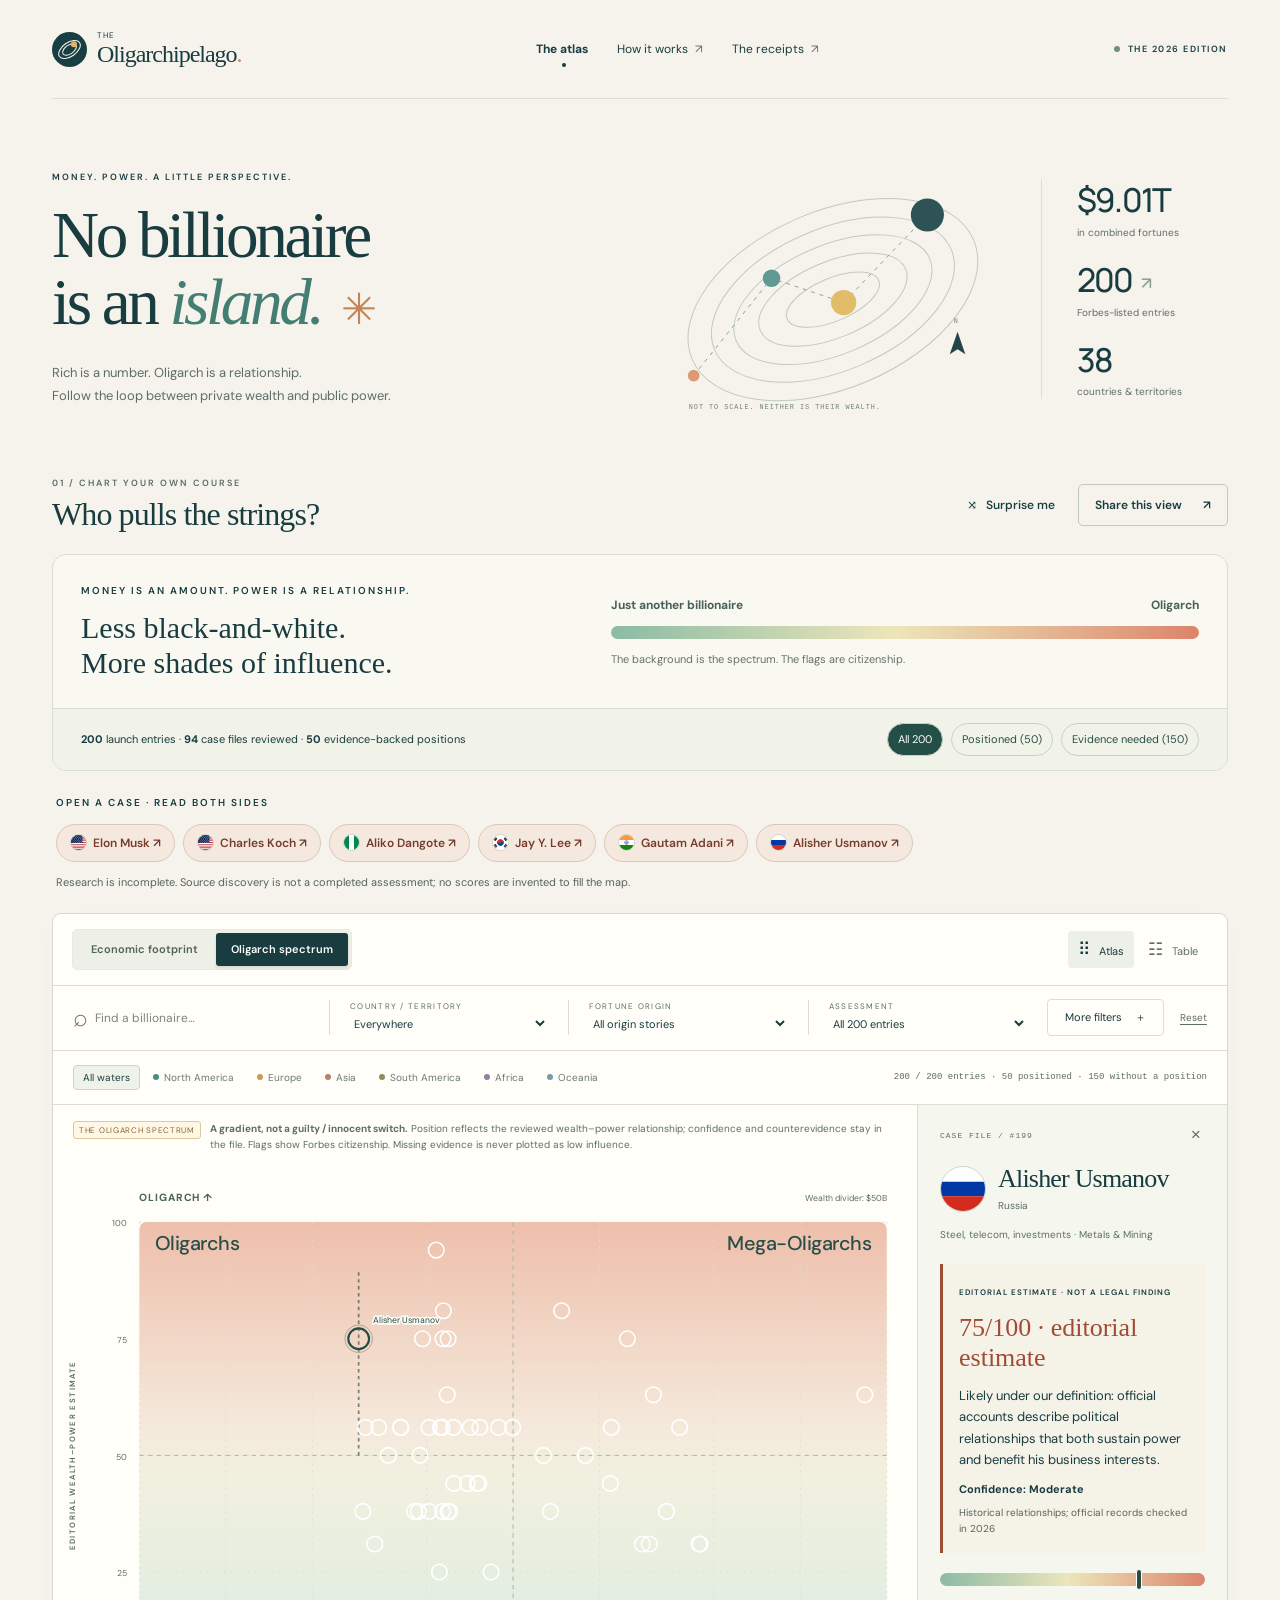
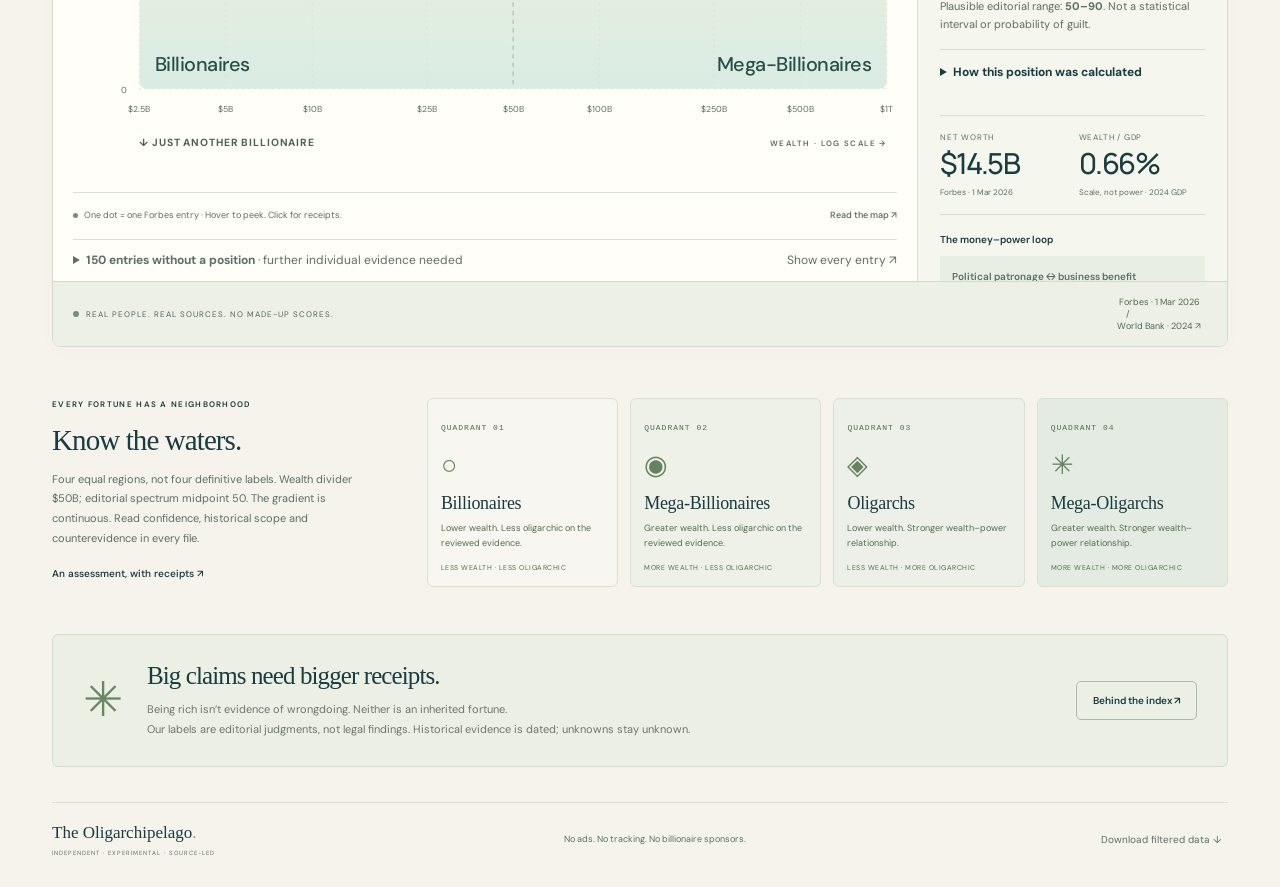
==== index.html @ 784d529b "Save Oligarchipelago research preview and laptop handoff" ====
<!doctype html>
<html lang="en">
<head>
  <meta charset="utf-8">
  <meta name="viewport" content="width=device-width, initial-scale=1">
  <meta name="theme-color" content="#173e43">
  <meta name="description" content="The Oligarchipelago: a playful, source-backed atlas of the 2026 Forbes top 200. Explore wealth, economic footprint, and the evidence behind influence.">
  <title>The Oligarchipelago — Money. Power. Perspective.</title>
  <link rel="icon" href="assets/mark.svg" type="image/svg+xml">
  <link rel="stylesheet" href="styles.css">
  <script type="module" src="app.mjs"></script>
</head>
<body>
  <a class="skip-link" href="#explorer">Skip to the explorer</a>
  <header class="site-header wrap">
    <a href="./" class="wordmark" aria-label="The Oligarchipelago home"><img src="assets/mark.svg" width="35" height="35" alt=""><span><small>THE</small> Oligarchipelago<span class="wordmark-period">.</span></span></a>
    <nav aria-label="Main navigation"><a class="nav-active" href="#explorer">The atlas</a><button type="button" data-dialog="methodology">How it works <span>↗</span></button><button type="button" data-dialog="sources">The receipts <span>↗</span></button></nav>
    <span class="edition"><i></i> THE 2026 EDITION</span>
  </header>
  <main>
    <section class="hero wrap" aria-labelledby="hero-title">
      <div class="hero-copy"><p class="eyebrow">MONEY. POWER. A LITTLE PERSPECTIVE.</p><h1 id="hero-title">No billionaire<br>is an <em>island.</em><span class="hero-star" aria-hidden="true">✳</span></h1><p class="hero-deck">Rich is a number. Oligarch is a relationship.<br>Follow the loop between private wealth and public power.</p></div>
      <div class="hero-art" aria-hidden="true"><svg viewBox="0 0 370 255"><g class="contour"><ellipse cx="193" cy="127" rx="157" ry="91" transform="rotate(-23 193 127)"/><ellipse cx="193" cy="127" rx="132" ry="73" transform="rotate(-23 193 127)"/><ellipse cx="193" cy="127" rx="108" ry="56" transform="rotate(-23 193 127)"/><ellipse cx="193" cy="127" rx="81" ry="39" transform="rotate(-23 193 127)"/><ellipse cx="193" cy="127" rx="51" ry="22" transform="rotate(-23 193 127)"/></g><path d="M50 205 130 105 204 130 290 40" class="art-route"/><circle cx="50" cy="205" r="6" fill="#dc956d"/><circle cx="130" cy="105" r="9" fill="#5a9590"/><circle cx="204" cy="130" r="13" fill="#e2bb62"/><circle cx="290" cy="40" r="17" fill="#244b4c"/><text x="45" y="239">NOT TO SCALE. NEITHER IS THEIR WEALTH.</text><path class="compass" d="m321 160 8 23-8-5-8 5z"/><text x="317" y="151">N</text></svg></div>
      <div class="hero-stats" aria-label="Dataset overview"><div><strong id="total-wealth">—</strong><span>in combined fortunes</span></div><div><strong>200<span class="stat-plus">↗</span></strong><span>Forbes-listed entries</span></div><div><strong id="country-count">—</strong><span>countries & territories</span></div></div>
    </section>

    <section class="atlas-section wrap" id="explorer" aria-labelledby="atlas-title">
      <div class="section-heading"><div><p class="eyebrow">01 / CHART YOUR OWN COURSE</p><h2 id="atlas-title">Who pulls the strings?</h2></div><div class="heading-actions"><button class="text-button" id="surprise">⤨ &nbsp; Surprise me</button><button class="outline-button" id="share">Share this view <span>↗</span></button></div></div>
      <div id="assessment-overview" class="assessment-overview" aria-label="Assessment coverage"></div><div id="likely-shortlist" class="likely-shortlist"></div>
      <div class="atlas-card">
        <div class="atlas-toolbar"><div class="segmented" aria-label="Data lens"><button type="button" id="lens-footprint" data-lens="footprint" aria-pressed="true">Economic footprint</button><button type="button" id="lens-influence" data-lens="influence" aria-pressed="false">Oligarch spectrum</button></div><div class="view-switch" aria-label="Display"><button data-view="chart" aria-pressed="true" title="Scatter plot">⠿ <span>Atlas</span></button><button data-view="table" aria-pressed="false" title="Accessible data table">☷ <span>Table</span></button></div></div>
        <div class="filter-bar"><label class="search-field"><span aria-hidden="true">⌕</span><input id="search" type="search" placeholder="Find a billionaire…" aria-label="Search name or source of wealth"></label><label class="filter-select"><span>COUNTRY / TERRITORY</span><select id="country"><option value="all">Everywhere</option></select></label><label class="filter-select"><span>FORTUNE ORIGIN</span><select id="origin"><option value="all">All origin stories</option><option value="self-made">Self-made (Forbes)</option><option value="family">Family-linked · all</option><option value="inherited">Inherited</option><option value="mixed">Inherited & grown</option><option value="family-linked">Family-linked · unspecified</option><option value="unknown">Unknown</option></select></label><label class="filter-select"><span>ASSESSMENT</span><select id="assessment"><option value="all">All 200 entries</option><option value="placed">Evidence-backed placements</option><option value="upper">Upper half of spectrum</option><option value="lower">Lower half of spectrum</option><option value="unplaced">Evidence still needed</option></select></label><button class="filter-toggle" id="more-filters" aria-expanded="false" aria-controls="advanced-filters">More filters <span>＋</span></button><button class="reset-button" id="reset" title="Reset every filter">Reset</button></div>
        <div id="advanced-filters" class="advanced-filters" hidden><label>Industry<select id="industry"><option value="all">All industries</option></select></label><label>National GDP<select id="gdp"><option value="all">Any GDP</option><option value="small">Below $100B</option><option value="medium">$100B – $1T</option><option value="large">$1T or more</option><option value="missing">Not available</option></select></label><label>GDP per capita<select id="income"><option value="all">Any income level</option><option value="low">Below $10,000</option><option value="middle">$10,000 – $40,000</option><option value="high">$40,000 or more</option><option value="missing">Not available</option></select></label><label>Purchasing power / person<select id="ppp"><option value="all">Any PPP GDP per capita</option><option value="low">Below Int$20,000</option><option value="middle">Int$20,000 – Int$60,000</option><option value="high">Int$60,000 or more</option><option value="missing">Not available</option></select></label><label>Marker style<select id="color"><option value="flag">Citizenship flag</option><option value="continent">Continent</option><option value="origin">Fortune origin</option></select></label><label>Wealth axis<select id="scale"><option value="log">Logarithmic</option><option value="linear">Linear</option></select></label></div>
        <div class="legend-row"><div id="continents" class="continent-filters" aria-label="Filter by continent"></div><span class="result-count" id="result-count" role="status" aria-live="polite">Loading the atlas…</span></div>
        <div id="origin-legend" class="origin-legend" hidden></div>
        <div class="explorer-grid"><div class="plot-panel"><div class="lens-note" id="lens-note"></div><div id="chart-view"><div class="chart-container" id="chart-container"><svg id="chart" viewBox="0 0 960 580" role="img" aria-labelledby="chart-title chart-desc"><title id="chart-title">Billionaire wealth and economic footprint</title><desc id="chart-desc">Interactive scatter plot. Use the table view for a sortable, keyboard-accessible list.</desc></svg><div class="chart-tooltip" id="tooltip" role="tooltip" hidden></div></div><div class="chart-footer"><span><span class="footer-dot"></span> One dot = one Forbes entry <span class="quiet">· Hover to peek. Click for receipts.</span></span><button class="text-button" data-dialog="methodology">Read the map ↗</button></div><div id="unmapped" class="unmapped"></div></div><div id="table-view" hidden><div class="table-scroll"><table><caption class="sr-only">Filtered Forbes 2026 entries. Activate a name to see its sources.</caption><thead><tr><th><button data-sort="rank">Rank ↕</button></th><th><button data-sort="name">Name ↕</button></th><th>Country</th><th><button data-sort="wealth">Wealth ↕</button></th><th><button id="metric-sort" data-sort="metric">Footprint ↕</button></th><th>Origin</th></tr></thead><tbody id="table-body"></tbody></table></div><div class="table-pagination"><button id="prev-page">← Previous</button><span id="page-label"></span><button id="next-page">Next →</button></div></div><div id="empty-state" class="empty-state" hidden><span aria-hidden="true">⌕</span><h3>Uncharted waters.</h3><p>No fortunes match this combination. Try a broader horizon.</p><button class="outline-button" id="empty-reset">Clear filters</button></div></div><aside class="profile-panel" id="profile" aria-label="Selected billionaire details" tabindex="-1"></aside></div>
        <div class="data-strip"><span><i></i> REAL PEOPLE. REAL SOURCES. NO MADE-UP SCORES.</span><button data-dialog="sources">Forbes · 1 Mar 2026 <span> / </span> World Bank · 2024 ↗</button></div>
      </div>
    </section>

    <section class="quadrant-section wrap" aria-labelledby="quadrant-heading"><div class="quadrant-intro"><p class="eyebrow">EVERY FORTUNE HAS A NEIGHBORHOOD</p><h2 id="quadrant-heading">Know the waters.</h2><p id="quadrant-context">Wealth on one axis. Economic footprint on the other. The names are playful; the thresholds are explicit.</p><button class="text-button" data-dialog="methodology">An assessment, with receipts ↗</button></div><div class="quadrant-cards" id="quadrant-cards"></div></section>
    <section class="principle-banner wrap"><span aria-hidden="true">✳</span><div><h2>Big claims need bigger receipts.</h2><p>Being rich isn’t evidence of wrongdoing. Neither is an inherited fortune.<br>Our labels are editorial judgments, not legal findings. Historical evidence is dated; unknowns stay unknown.</p></div><button class="outline-button" data-dialog="methodology">Behind the index ↗</button></section>
  </main>
  <footer class="site-footer wrap"><span>The Oligarchipelago<span class="wordmark-period">.</span> <small>INDEPENDENT · EXPERIMENTAL · SOURCE-LED</small></span><span>No ads. No tracking. No billionaire sponsors.</span><button id="download">Download filtered data ↓</button></footer>
  <dialog id="info-dialog" aria-labelledby="dialog-title"><div class="dialog-top"><span class="eyebrow">THE OLIGARCHIPELAGO / FIELD NOTES</span><button id="close-dialog" aria-label="Close dialog">×</button></div><div id="dialog-content"></div></dialog>
  <div id="toast" class="toast" role="status" hidden></div>
  <noscript><p class="noscript">This interactive atlas needs JavaScript. The complete dataset is available in <a href="data/billionaires.json">JSON format</a>.</p></noscript>
</body>
</html>
---- styles.css ----
@font-face{font-family:'DM Sans';font-style:normal;font-weight:100 1000;font-display:swap;src:url('assets/fonts/dm-sans.ttf') format('truetype')}
@font-face{font-family:'Manrope';font-style:normal;font-weight:200 800;font-display:swap;src:url('assets/fonts/manrope.ttf') format('truetype')}

:root{--paper:#f5f3ec;--card:#fffef9;--ink:#193c40;--muted:#657370;--line:#dcded4;--sea:#2d7775;--gold:#e6b365;--sans:'DM Sans',Arial,sans-serif;--serif:Georgia,'Times New Roman',serif;--mono:'SFMono-Regular',Consolas,monospace}
*{box-sizing:border-box}html{scroll-behavior:smooth;scroll-padding-top:25px}body{margin:0;background:var(--paper);color:var(--ink);font:14px/1.5 var(--sans);-webkit-font-smoothing:antialiased}button,input,select{font:inherit}button,a,input,select{-webkit-tap-highlight-color:transparent}button{color:inherit;cursor:pointer}button{border:0;background:none}button:disabled{opacity:.35;cursor:default}a{color:inherit;text-decoration:none}button,a,select,input{outline-offset:4px}button:focus-visible,a:focus-visible,select:focus-visible,input:focus-visible,[tabindex]:focus-visible{outline:2px solid #b56527}button,a{touch-action:manipulation}button:not(:disabled):hover{color:#226a64}a:hover{text-decoration:underline}input,select{min-width:0}input::placeholder{color:#7c8580}input[type=search]::-webkit-search-cancel-button{cursor:pointer}select{cursor:pointer}[hidden]{display:none!important}.wrap{width:min(1456px,calc(100% - 104px));margin-inline:auto}.eyebrow{font:600 10px/1.5 var(--sans);letter-spacing:2px;margin:0 0 13px}.quiet{color:var(--muted)}.text-button{font-size:12px;padding:5px 0;font-weight:550;white-space:nowrap}.outline-button{border:1px solid #bfcac0;border-radius:5px;padding:11px 16px;font-size:12px;font-weight:600;white-space:nowrap}.outline-button:hover{background:#e5eae0}.outline-button span{margin-left:18px}.skip-link{position:fixed;top:-100px;left:20px;padding:10px;background:var(--ink);color:white;z-index:100}.skip-link:focus{top:10px}.sr-only{position:absolute;width:1px;height:1px;padding:0;margin:-1px;overflow:hidden;clip:rect(0,0,0,0);white-space:nowrap;border:0}
.site-header{height:99px;display:flex;align-items:center;justify-content:space-between;border-bottom:1px solid var(--line);gap:24px}.wordmark{display:flex;align-items:center;gap:10px;font:24px var(--serif);letter-spacing:-1px;white-space:nowrap}.wordmark:hover{text-decoration:none}.wordmark small{font:8px var(--sans);letter-spacing:1px;display:block;margin-bottom:1px}.wordmark-period{color:#d08055}.site-header nav{display:flex;align-items:center;gap:29px;font-size:12px}.site-header nav button{padding:8px 0;font-size:12px}.site-header nav span{color:#86928a;margin-left:4px}.nav-active{font-weight:700;position:relative}.nav-active:after{content:'';width:4px;height:4px;border-radius:50%;background:var(--ink);position:absolute;bottom:-9px;left:50%}.edition{font:600 9px var(--sans);letter-spacing:1.5px;display:flex;gap:8px;align-items:center}.edition i,.data-strip i{width:6px;height:6px;background:#6c9377;border-radius:50%;display:inline-block}
.hero{display:grid;grid-template-columns:1.55fr 1fr .52fr;gap:35px;align-items:center;padding-top:49px;padding-bottom:47px}.hero .eyebrow{font-size:9px;letter-spacing:2px;margin-bottom:18px}.hero h1{font:clamp(55px,5.1vw,81px)/1.015 var(--serif);letter-spacing:-3.4px;margin:0;position:relative;white-space:nowrap}.hero h1 em{font-weight:400;color:#447d72}.hero-star{font:43px var(--sans);color:#c58356;display:inline-block;vertical-align:top;margin-left:20px;margin-top:12px}.hero-deck{font-size:13px;line-height:1.8;margin:24px 0 0;color:var(--muted)}.hero-art{width:100%;max-width:370px;opacity:.95;padding-top:28px}.hero-art svg{width:100%;overflow:visible}.contour{fill:none;stroke:#bfc9b9;stroke-width:1}.art-route{fill:none;stroke:#889c8d;stroke-width:1;stroke-dasharray:4 5}.hero-art text{font:7px var(--mono);letter-spacing:1px;fill:#6c7f72}.hero-art .compass{fill:var(--ink)}.hero-stats{padding-left:35px;border-left:1px solid var(--line);display:grid;gap:19px}.hero-stats strong{font:33px 'Manrope',var(--sans);font-weight:500;letter-spacing:-1.7px;line-height:1.3;display:block}.hero-stats div>span{display:block;font-size:10px;color:var(--muted);margin-top:3px}.stat-plus{font-size:17px;margin-left:8px;vertical-align:middle;color:#87a18e}
.section-heading{display:flex;justify-content:space-between;align-items:center;margin-bottom:21px}.section-heading .eyebrow{font-size:9px;margin-bottom:4px;color:var(--muted)}h2{font:32px/1.2 var(--serif);letter-spacing:-.9px;margin:0}.heading-actions{display:flex;align-items:center;gap:23px}.atlas-card{border:1px solid #d3d9cd;border-radius:9px;background:var(--card);overflow:hidden;box-shadow:0 6px 22px #183a3b04}.atlas-toolbar{display:flex;justify-content:space-between;align-items:center;padding:15px 19px;border-bottom:1px solid var(--line)}.segmented{display:flex;gap:3px;background:#eeefe7;border:1px solid #e8eadf;border-radius:5px;padding:3px}.segmented button{border-radius:3px;padding:8px 15px;font-size:11px;font-weight:600;color:#62716b}.segmented button[aria-pressed=true]{background:var(--ink);color:var(--card);box-shadow:0 2px 3px #173e4320}.tiny-tag{font:8px var(--sans);letter-spacing:.8px;margin-left:6px;opacity:.8;border:1px solid currentColor;padding:1px 3px;border-radius:2px}.view-switch{display:flex;gap:4px}.view-switch button{padding:6px 10px;font-size:17px;border-radius:4px;color:#7e8b82}.view-switch span{font-size:11px;margin-left:4px}.view-switch button[aria-pressed=true]{background:#edf0e8;color:var(--ink)}.filter-bar{display:flex;gap:0;align-items:center;padding:13px 20px;border-bottom:1px solid var(--line)}.search-field{display:flex;align-items:center;gap:7px;flex:1.2;padding-right:18px}.search-field>span{font-size:25px;line-height:1;color:#697a70}.search-field input{border:0;background:none;width:100%;font-size:12px;padding:10px 0;color:var(--ink)}.search-field input:focus{outline:none}.search-field:focus-within{outline:2px solid var(--sea);outline-offset:2px;border-radius:3px}.filter-select{flex:1;padding:1px 20px;border-left:1px solid var(--line)}.filter-select>span{display:block;font:8px var(--sans);letter-spacing:1.3px;color:var(--muted);margin-bottom:2px}.filter-select select{width:100%;padding:2px 20px 1px 0;background:none;border:0;color:var(--ink);font-size:11px}.filter-toggle{padding:9px 17px;border:1px solid var(--line);font-size:11px;white-space:nowrap;border-radius:4px}.filter-toggle span{margin-left:10px}.filter-toggle[aria-expanded=true]{background:#e5ece3}.reset-button{font-size:10px;padding:10px 0 10px 16px;color:var(--muted);text-decoration:underline;text-underline-offset:3px}.advanced-filters{display:grid;grid-template-columns:repeat(3,1fr);gap:12px 22px;padding:19px 21px;background:#f1f3eb;border-bottom:1px solid var(--line)}.advanced-filters label{font-size:10px;color:var(--muted)}.advanced-filters select{display:block;width:100%;margin-top:4px;background:var(--card);border:1px solid #d4dbcd;border-radius:4px;padding:8px;color:var(--ink);font-size:11px}.legend-row{display:flex;justify-content:space-between;align-items:center;padding:14px 20px;gap:12px;border-bottom:1px solid var(--line)}.continent-filters{display:flex;gap:3px;flex-wrap:wrap}.continent-filters button{padding:4px 9px;border-radius:4px;font-size:10px;border:1px solid transparent;color:#6c7973;white-space:nowrap}.continent-filters button[aria-pressed=true]{border-color:#cbd5c7;background:#eff2e9;color:var(--ink)}.legend-dot{width:6px;height:6px;border-radius:100%;display:inline-block;background:var(--dot);margin-right:5px;vertical-align:1px}.result-count{font:9px var(--mono);color:#727d75;white-space:nowrap}.origin-legend{padding:9px 20px;border-bottom:1px solid var(--line);display:flex;gap:19px;font-size:10px}
.explorer-grid{display:grid;grid-template-columns:minmax(0,1fr) 310px;align-items:stretch}.plot-panel{min-width:0;padding-top:0;position:relative}.lens-note{margin:16px 20px 0;font-size:10px;line-height:1.6;color:var(--muted);display:flex;gap:9px;align-items:flex-start}.lens-note>span:first-child{font-size:8px;letter-spacing:.7px;border:1px solid #cbd7ca;padding:2px 5px;white-space:nowrap;background:#f1f6ea;border-radius:3px;color:#456947}.lens-note.pilot-note>span:first-child{border-color:#ddc99a;color:#8d672e;background:#fff7e6}.chart-container{width:100%;position:relative;aspect-ratio:960/580}#chart{width:100%;height:100%;display:block;overflow:visible}#chart .gridline{stroke:#d9dfd6;stroke-width:1;stroke-dasharray:2 5}#chart .divider{stroke:#9eafa3;stroke-width:1;stroke-dasharray:5 5}#chart text{font-family:var(--sans)}#chart .tick{fill:#7a877e;font-size:10px}#chart .axis-title{fill:#566d62;font-size:9px;letter-spacing:1.6px;font-weight:600}#chart .quadrant-title{fill:#476558;font:italic 23px var(--serif);opacity:.82}#chart .quadrant-subtitle{fill:#788578;font-size:9px;letter-spacing:.15px}#chart .bubble{cursor:pointer;stroke:var(--card);stroke-width:1.3;opacity:.78;transition:opacity .2s,r .15s;outline:none}#chart .bubble:hover,#chart .bubble:focus-visible{opacity:1;stroke:var(--ink);stroke-width:2.5}#chart .bubble.selected{opacity:1;stroke:var(--ink);stroke-width:2}#chart .halo{fill:none;stroke:#294f42;stroke-width:1;opacity:.4;pointer-events:none}#chart .point-label{font-size:10px;fill:#294c44;paint-order:stroke;stroke:#fbfcf5;stroke-width:4;stroke-linejoin:round;pointer-events:none}#chart .uncertainty{stroke:#a0a591;stroke-width:1;stroke-dasharray:3 4;pointer-events:none}#chart .map-contour{fill:none;stroke:#cdd9c8;stroke-width:1;opacity:.3;pointer-events:none}.chart-tooltip{position:absolute;z-index:10;pointer-events:none;min-width:185px;max-width:250px;border:1px solid #cfdbce;background:#fffef9f5;backdrop-filter:blur(8px);box-shadow:0 8px 28px #102e3420;border-radius:6px;padding:13px 15px;font-size:11px}.chart-tooltip strong{display:block;font:19px var(--serif);margin-bottom:5px}.chart-tooltip .tooltip-meta{color:#738178;font-size:10px;margin-bottom:8px}.chart-tooltip dl{display:grid;grid-template-columns:1fr auto;gap:5px;margin:0}.chart-tooltip dd{margin:0;font-weight:600}.chart-footer{display:flex;align-items:center;justify-content:space-between;gap:10px;margin:0 20px;border-top:1px solid var(--line);padding:11px 0;font-size:9px;color:var(--muted)}.chart-footer .text-button{font-size:9px}.footer-dot{display:inline-block;width:5px;height:5px;border-radius:50%;background:#718e7c;margin-right:4px}.unmapped{border-top:1px solid var(--line);margin:0 20px;padding:11px 0;color:var(--muted);font-size:10px}.unmapped summary{cursor:pointer}.unmapped .unmapped-list{display:flex;gap:5px;flex-wrap:wrap;max-height:170px;overflow:auto;margin-top:10px}.unmapped-list button{font-size:10px;border:1px solid var(--line);padding:4px 6px;border-radius:3px;background:#f4f5ed}
.profile-panel{border-left:1px solid var(--line);background:#f5f6ee;padding:22px 22px 18px;position:relative;max-height:740px;overflow:auto;scrollbar-width:thin;scrollbar-color:#b9c9b7 transparent}.profile-kicker{display:flex;align-items:center;justify-content:space-between;font:8px var(--mono);letter-spacing:1px;color:var(--muted);margin-bottom:21px}.profile-kicker button{font-size:17px;line-height:1;padding:0 4px}.profile-identity{display:flex;align-items:center;gap:12px}.monogram{width:48px;height:48px;flex-shrink:0;background:#dee7d9;display:grid;place-items:center;border-radius:50%;color:#42654d;font:19px var(--serif);border:1px solid #c9d8c4;position:relative}.monogram:after{content:'';position:absolute;inset:4px;border:1px solid #bdcdb7;border-radius:50%}.profile-identity h3{font:26px/1.1 var(--serif);letter-spacing:-.8px;margin:0}.profile-identity p{font-size:10px;color:var(--muted);margin:5px 0 0}.profile-source{font-size:10px;color:#667866;margin:14px 0 13px}.profile-badges{display:flex;gap:5px;flex-wrap:wrap}.badge{font:8px var(--sans);border:1px solid #cbd7c6;background:#edf2e6;border-radius:3px;padding:3px 6px;letter-spacing:.2px}.badge.warm{border-color:#decfa7;background:#f6edd9;color:#785c2e}.profile-metrics{display:grid;grid-template-columns:1fr 1fr;margin:21px 0 0;padding:16px 0;border-top:1px solid #d5ddcf;border-bottom:1px solid #d5ddcf;gap:12px}.profile-metrics span{font:8px var(--sans);letter-spacing:.8px;color:var(--muted);display:block}.profile-metrics strong{font:29px/1.5 'Manrope',var(--sans);letter-spacing:-1.5px;font-weight:500;white-space:nowrap}.profile-metrics small{display:block;font-size:8px;color:var(--muted)}.profile-section{padding-top:17px}.profile-section h4{font-size:10px;font-weight:600;margin:0 0 9px;display:flex;justify-content:space-between;align-items:center}.profile-section p{font-size:10px;line-height:1.7;color:var(--muted);margin:5px 0}.profile-section a{color:#316958;text-decoration:underline;text-underline-offset:3px}.context-grid{display:grid;grid-template-columns:1fr 1fr;gap:12px 10px;margin-top:11px}.context-grid span{display:block;font-size:8px;color:var(--muted)}.context-grid strong{font-size:12px;font-weight:550}.context-grid small{font-size:8px;color:#7e8e7e;margin-left:4px}.evidence-meter{height:5px;background:#dce3d3;border-radius:3px;margin:9px 0;overflow:hidden}.evidence-meter span{display:block;height:100%;background:#46776a}.receipt-item{padding:9px 0;border-top:1px solid #dce2d5;font-size:10px}.receipt-item summary{display:flex;align-items:center;justify-content:space-between;gap:7px;cursor:pointer;list-style:none}.receipt-item summary:before{content:'+';color:#79906e}.receipt-item[open] summary:before{content:'−'}.receipt-item summary strong{margin-left:auto;font:10px var(--mono);color:#466e50}.receipt-item p{font-size:10px}.receipt-item a{font-size:9px}.unknown-row{display:flex;justify-content:space-between;font-size:9px;padding:6px 0;color:#8b9584}.profile-bottom{margin-top:17px;border-top:1px solid #d5ddcf;padding-top:11px;display:flex;justify-content:space-between;gap:10px;font-size:9px;color:#51705b}.profile-bottom a{text-decoration:underline;text-underline-offset:3px}.profile-welcome{padding:20px 0}.profile-welcome span{font:60px var(--serif);color:#90a786}.profile-welcome h3{font:29px var(--serif)}.profile-welcome p{color:var(--muted);font-size:12px}.profile-welcome button{margin-top:20px}.data-strip{display:flex;align-items:center;justify-content:space-between;gap:10px;padding:13px 20px;background:#edf0e5;border-top:1px solid #d3dacb;color:#71816d;font:8px var(--sans);letter-spacing:1px}.data-strip span:first-child{display:flex;align-items:center;gap:7px}.data-strip button{font:9px var(--sans);letter-spacing:0}.data-strip button span{color:#a7b09e;margin:0 9px}
.quadrant-section{display:grid;grid-template-columns:1.1fr 2.6fr;gap:36px;margin-top:51px;margin-bottom:47px}.quadrant-intro .eyebrow{font-size:8px;letter-spacing:1.3px}.quadrant-intro h2{font-size:29px}.quadrant-intro p:not(.eyebrow){font-size:11px;line-height:1.8;max-width:300px;color:var(--muted);margin:12px 0}.quadrant-intro .text-button{font-size:10px}.quadrant-cards{display:grid;grid-template-columns:repeat(4,1fr);gap:12px}.quadrant-card{border:1px solid var(--line);border-radius:6px;padding:16px 13px 14px;background:#f7f6f0;position:relative}.quadrant-card:nth-child(2){background:#eef1e8}.quadrant-card:nth-child(3){background:#ecf0e9}.quadrant-card:nth-child(4){background:#e4ebe2}.quadrant-card .q-number{font:8px var(--mono);letter-spacing:1px;color:#778a74}.quadrant-card .q-icon{font-size:27px;line-height:1.4;margin:10px 0;color:#668361}.quadrant-card h3{font:18px/1.05 var(--serif);margin:0 0 9px;letter-spacing:-.3px}.quadrant-card p{font-size:9px;line-height:1.6;color:#687961;margin:0}.quadrant-card .q-detail{font:7px var(--sans);letter-spacing:.5px;display:block;margin-top:13px;color:#708365;text-transform:uppercase}.principle-banner{display:flex;align-items:center;gap:24px;padding:26px 30px;border:1px solid #d7dcce;border-radius:6px;background:#ecefe3;margin-bottom:35px}.principle-banner>span{font-size:48px;color:#6b8865;line-height:1}.principle-banner h2{font-size:25px}.principle-banner p{font-size:11px;color:#6b7965;line-height:1.8;margin:9px 0 0}.principle-banner button{margin-left:auto;font-size:10px;border-color:#acbba5}.site-footer{display:flex;justify-content:space-between;gap:20px;align-items:center;padding-top:20px;padding-bottom:30px;border-top:1px solid var(--line);font-size:9px;color:var(--muted)}.site-footer>span:first-child{font:17px var(--serif);color:var(--ink)}.site-footer small{display:block;font:6px var(--sans);letter-spacing:1px;margin-top:6px;color:var(--muted)}.site-footer button{font-size:10px}
.table-scroll{overflow:auto;min-height:420px;max-height:620px}.table-scroll table{width:100%;border-collapse:collapse;text-align:left;font-size:10px;white-space:nowrap}.table-scroll thead{position:sticky;top:0;background:#f1f3e9;z-index:2}.table-scroll th{font-size:9px;font-weight:600;padding:12px 9px;border-bottom:1px solid var(--line)}.table-scroll th button{font-size:9px;padding:0}.table-scroll td{padding:10px 9px;border-bottom:1px solid #e8ebdf}.table-scroll td:first-child{color:#839079}.table-scroll td button{padding:0;text-align:left;font-weight:600}.table-scroll tbody tr:hover,.table-scroll tbody tr.selected{background:#edf2e5}.table-pagination{display:flex;align-items:center;justify-content:space-between;padding:14px 20px;border-top:1px solid var(--line);font-size:10px}.table-pagination button{font-size:10px}.empty-state{text-align:center;padding:65px 20px}.empty-state>span{font-size:50px;color:#91a68a}.empty-state h3{font:28px var(--serif);margin:10px 0}.empty-state p{color:var(--muted);font-size:12px}.empty-state button{margin-top:12px}
dialog{width:min(710px,calc(100% - 32px));max-height:85vh;background:var(--card);color:var(--ink);border:1px solid #b9c9b2;border-radius:10px;padding:29px 35px;box-shadow:0 20px 120px #102e3460}dialog::backdrop{background:#122b3080;backdrop-filter:blur(4px)}.dialog-top{display:flex;justify-content:space-between;align-items:center;margin-bottom:24px}.dialog-top .eyebrow{font-size:8px;margin:0}.dialog-top button{font:26px var(--sans);line-height:1}dialog h2{font-size:38px;margin-bottom:20px}dialog h3{font:22px var(--serif);margin:25px 0 8px}dialog p,dialog li{font-size:12px;line-height:1.9;color:#60705f}dialog li{margin:7px 0}dialog a{color:var(--sea);text-decoration:underline;text-underline-offset:3px;overflow-wrap:anywhere}dialog code{font-size:11px;display:block;white-space:normal;background:#edf1e6;padding:13px;border-radius:3px}.dialog-callout{padding:12px 16px;background:#f2eddd;border-left:2px solid #bda266;border-radius:2px}.toast{position:fixed;left:50%;bottom:24px;transform:translateX(-50%);padding:13px 20px;border-radius:5px;background:var(--ink);color:var(--card);font-size:12px;z-index:100;box-shadow:0 7px 20px #183c4020;max-width:90vw}.noscript{text-align:center;padding:20px;border:1px solid var(--line)}
.explorer-grid{position:relative}.profile-panel{position:absolute;right:0;top:0;bottom:0;width:310px;max-height:none}
@media(min-width:1600px){.hero h1{font-size:87px}.hero{padding-top:55px;padding-bottom:55px}.explorer-grid{grid-template-columns:minmax(0,1fr) 340px}.profile-panel{width:340px}}
@media(max-width:1200px){.wrap{width:calc(100% - 64px)}.hero{grid-template-columns:1.6fr .8fr .55fr;gap:20px}.hero h1{font-size:65px}.hero-star{font-size:32px;margin-left:12px}.hero-stats{padding-left:23px}.hero-stats strong{font-size:29px}.explorer-grid{grid-template-columns:minmax(0,1fr) 280px}.profile-panel{padding:20px 17px}.continent-filters{gap:0}.continent-filters button{padding:4px 6px;font-size:9px}.quadrant-section{grid-template-columns:1fr 2.8fr;gap:24px}.quadrant-card h3{font-size:16px}.filter-select{padding-inline:13px}.chart-footer .quiet{display:none}.profile-metrics strong{font-size:25px}}
@media(max-width:1000px){.site-header{height:84px}.site-header nav{gap:18px}.edition{display:none}.hero-art{display:none}.hero{grid-template-columns:1fr .4fr;gap:30px}.hero h1{font-size:72px}.hero-stats{display:grid;gap:16px}.hero-stats strong{font-size:30px}.explorer-grid{grid-template-columns:minmax(0,1fr) 260px}.filter-bar{flex-wrap:wrap;gap:10px;padding:14px}.search-field{flex-basis:200px}.filter-select{flex-basis:170px}.filter-toggle{font-size:10px}.legend-row{padding-inline:13px;flex-wrap:wrap;gap:5px}.continent-filters{flex:1}.profile-panel{padding:18px 15px}.profile-identity h3{font-size:23px}.monogram{width:39px;height:39px;font-size:16px}.quadrant-section{grid-template-columns:1fr;gap:20px}.quadrant-intro p:not(.eyebrow){max-width:650px}.quadrant-cards{gap:12px}.quadrant-card{padding:18px}.quadrant-card h3{font-size:21px}.quadrant-card p{font-size:10px}.data-strip{padding-inline:14px}.data-strip>span{font-size:7px}.profile-metrics{gap:8px}.lens-note{margin-inline:15px}}
@media(max-width:800px){.explorer-grid{grid-template-columns:1fr}.profile-panel{border-left:0;border-top:1px solid var(--line);max-height:none;padding:25px;display:grid;grid-template-columns:1fr 1fr;gap:0 28px}.profile-kicker{grid-column:1/-1;margin-bottom:15px}.profile-identity{grid-column:1}.profile-source{grid-column:1}.profile-badges{grid-column:1;align-self:start}.profile-metrics{grid-column:2;grid-row:2/5;align-self:start;margin-top:0}.profile-section{grid-column:1/-1}.profile-section.context-section{grid-column:1;grid-row:5}.profile-section.influence-section{grid-column:2;grid-row:5}.profile-bottom{grid-column:1/-1}.profile-welcome{grid-column:1/-1}.profile-section.economic-section{grid-column:1/-1}.chart-container{min-height:330px}.hero{padding-top:35px;padding-bottom:35px}.hero h1{font-size:65px}.hero-stats strong{font-size:27px}.section-heading h2{font-size:29px}.heading-actions{gap:14px}.heading-actions .outline-button{padding:9px 12px}.hero-star{margin-top:6px}.site-footer>span:nth-child(2){display:none}.principle-banner{padding:23px;gap:18px}.principle-banner h2{font-size:23px}.principle-banner p{font-size:10px}.principle-banner .outline-button{padding:10px}.data-strip>span{font-size:7px}}
@media(max-width:600px){.wrap{width:calc(100% - 32px)}.site-header{height:77px;gap:10px}.wordmark{font-size:21px;gap:7px}.wordmark img{width:30px;height:30px}.wordmark small{font-size:7px}.site-header nav{gap:0}.site-header nav .nav-active,.site-header nav button:last-child{display:none}.site-header nav button{font-size:10px}.hero{grid-template-columns:1fr;gap:29px;padding:32px 0}.hero .eyebrow{font-size:7px;letter-spacing:1.8px}.hero h1{font-size:clamp(52px,12.5vw,72px);letter-spacing:-2.7px}.hero-star{font-size:30px}.hero-deck{font-size:12px;margin-top:18px;line-height:1.7}.hero-stats{grid-template-columns:repeat(3,1fr);border-left:0;border-top:1px solid var(--line);padding:17px 0 0;gap:15px}.hero-stats>div{border-right:1px solid var(--line);padding-right:8px}.hero-stats>div:last-child{border-right:0}.hero-stats strong{font-size:28px}.hero-stats div>span{font-size:8px}.section-heading{align-items:flex-end;gap:8px}.section-heading .eyebrow{font-size:7px;letter-spacing:1px}.section-heading h2{font-size:28px}.heading-actions{gap:9px}.heading-actions .text-button{font-size:10px}.heading-actions .outline-button{font-size:10px;padding:6px 8px}.heading-actions .outline-button span{display:none}.atlas-toolbar{padding:11px 10px;gap:6px}.segmented{padding:2px;gap:1px}.segmented button{font-size:9px;padding:8px 9px}.tiny-tag{font-size:6px;margin-left:3px}.view-switch button{padding:5px 7px}.view-switch span{display:none}.filter-bar{padding:12px;gap:12px}.search-field{flex-basis:100%;padding:0;border-bottom:1px solid var(--line)}.filter-select{flex:1 1 40%;padding:0;border:0}.filter-select>span{font-size:7px}.filter-select select{font-size:10px;padding-top:3px}.filter-toggle{padding:6px 9px;font-size:9px}.reset-button{font-size:9px;padding:5px 10px}.advanced-filters{grid-template-columns:1fr 1fr;gap:12px;padding:13px}.advanced-filters select{font-size:10px}.legend-row{display:block;padding:9px}.continent-filters{gap:2px}.continent-filters button{font-size:8px;padding:4px}.result-count{display:block;text-align:right;margin:5px 3px 0;font-size:8px}.origin-legend{flex-wrap:wrap;gap:6px 12px;padding:8px 12px;font-size:9px}.lens-note{font-size:9px;margin:12px 12px 0;gap:6px}.lens-note>span:first-child{font-size:6px;padding:3px;letter-spacing:.2px}.chart-container{aspect-ratio:960/750;min-height:310px;overflow:hidden}#chart .quadrant-title{font-size:26px}#chart .quadrant-subtitle{font-size:11px}#chart .axis-title{font-size:13px;letter-spacing:1px}#chart .tick{font-size:13px}#chart .point-label{font-size:13px}.chart-footer{font-size:8px;margin-inline:12px;gap:5px;padding:9px 0}.chart-footer .text-button{font-size:8px}.unmapped{font-size:9px;margin-inline:12px}.profile-panel{padding:20px 16px;gap:0 16px}.profile-identity h3{font-size:23px}.profile-metrics strong{font-size:24px}.profile-metrics span{font-size:7px}.profile-metrics small{font-size:7px}.monogram{display:none}.profile-source{font-size:9px}.profile-badges .badge{font-size:7px}.profile-section.context-section,.profile-section.influence-section{grid-column:1/-1;grid-row:auto}.context-grid{grid-template-columns:repeat(4,1fr);gap:7px}.context-grid span{font-size:7px}.context-grid strong{font-size:10px}.context-grid small{display:block;margin:0}.data-strip{flex-direction:column;align-items:flex-start;gap:5px;padding:11px 13px}.data-strip>span{font-size:7px}.data-strip button{font-size:8px;padding:0}.quadrant-section{margin-top:33px;margin-bottom:28px}.quadrant-intro h2{font-size:28px}.quadrant-intro p:not(.eyebrow){font-size:11px}.quadrant-cards{grid-template-columns:1fr 1fr;gap:10px}.quadrant-card{padding:16px}.quadrant-card h3{font-size:22px}.quadrant-card .q-icon{margin:4px 0;font-size:24px}.quadrant-card p{font-size:10px}.principle-banner{display:grid;grid-template-columns:25px 1fr;padding:20px 15px;gap:12px}.principle-banner>span{font-size:30px;align-self:start}.principle-banner h2{font-size:23px}.principle-banner p{font-size:10px}.principle-banner br{display:none}.principle-banner button{grid-column:2;justify-self:start;margin:0}.site-footer{padding-top:15px;font-size:8px}.site-footer>span:first-child{font-size:15px}.site-footer small{font-size:5px}.site-footer button{font-size:9px}dialog{padding:22px}dialog h2{font-size:30px}.table-scroll{min-height:300px}.table-scroll td,.table-scroll th{padding:11px 8px}}
@media(max-width:1200px) and (min-width:1001px){.profile-panel{width:280px}}
@media(max-width:1000px) and (min-width:801px){.profile-panel{width:260px}}
@media(max-width:800px){.profile-panel{position:relative;width:auto;right:auto;top:auto;bottom:auto}}
:root{--muted:#5c6e66}
.site-header nav span,.view-switch button{color:#5e7064}.segmented button{color:#506456}.tiny-tag{opacity:1}
.result-count,.profile-source,.context-grid small,.unknown-row,.table-scroll td:first-child{color:#5c6f60}
.quadrant-card .q-number,.quadrant-card .q-detail,.quadrant-card p{color:#536b50}
.data-strip,.data-strip button span{color:#53694f}
#chart .tick{fill:#5c6f60}#chart .quadrant-subtitle{fill:#586e5c}
@media(max-width:600px){.continent-filters button{min-height:28px}.view-switch button{min-width:30px;min-height:30px}.profile-kicker button{min-width:28px;min-height:28px}.reset-button{min-height:28px}.chart-container #chart .tick{font-size:21px}.chart-container #chart .axis-title{font-size:19px}.chart-container #chart .point-label{font-size:19px}}
@media(prefers-reduced-motion:reduce){html{scroll-behavior:auto}*,*:before,*:after{animation:none!important;transition:none!important}}
/* Editorial assessments: status is always text as well as color. */
.assessment-overview{display:grid;grid-template-columns:1.5fr repeat(4,1fr);gap:1px;background:#d9dfd5;border:1px solid #d9dfd5;border-radius:14px;overflow:hidden;margin:0 0 20px}
.coverage-intro,.assessment-stat{padding:24px 20px;background:#f8f8ee;text-align:left}
.coverage-intro h3{font-family:Georgia,serif;font-weight:400;font-size:24px;line-height:1.15;margin:8px 0}
.coverage-intro p:last-child{font-size:11px;line-height:1.6;color:#52605b}
.assessment-stat{display:flex;flex-direction:column;gap:8px;border:0;cursor:pointer;color:var(--verdict)}
.assessment-stat strong{font:500 48px/1.1 'Manrope',sans-serif}
.assessment-stat span{font-size:13px;font-weight:700;line-height:1.4}
.assessment-stat small{font-size:10px;color:#55615c;line-height:1.5}
.assessment-stat:hover,.assessment-stat[aria-pressed=true]{background:#e9eddf;box-shadow:inset 0 -4px var(--verdict)}
.likely-shortlist{padding:0 4px 23px}.likely-shortlist>div{display:flex;flex-wrap:wrap;gap:8px;margin:12px 0}
.likely-shortlist button{border:1px solid #dcc7b8;border-radius:30px;background:#f5e9df;padding:9px 13px;color:#763c2c;font-size:12px;font-weight:600;cursor:pointer}
.likely-shortlist button:hover{background:#ead4c4}.likely-shortlist p{font-size:11px;color:#57635d;margin:0}
.assessment-verdict{border-left:3px solid var(--verdict);padding:16px;background:#f5f2e8;margin-top:22px}
.assessment-verdict h4{color:var(--verdict);font:400 26px/1.15 Georgia,serif;margin:12px 0}
.assessment-verdict p{font-size:13px;line-height:1.65;margin:10px 0}.assessment-verdict .eyebrow{font-size:8px;letter-spacing:1px}
.assessment-verdict small{display:block;font-size:10px;line-height:1.6;margin-top:8px;color:#58635d}.case-confidence{font-size:11px;font-weight:700}
.mechanism{padding:12px;background:#e9eee3;font-weight:600;line-height:1.6}.counter-title{margin-top:24px!important;color:#835c32}
.case-limit{border:1px dashed #b6bbab;padding:12px;margin-top:18px;font-size:12px;line-height:1.6}.case-limit p{margin-bottom:0}
.band-label{font:700 12px 'DM Sans',sans-serif;letter-spacing:.8px}.filter-bar{flex-wrap:wrap}.filter-select{min-width:130px}
@media(max-width:1000px){.assessment-overview{grid-template-columns:repeat(4,1fr)}.coverage-intro{grid-column:1/-1}.coverage-intro h3 br{display:none}.coverage-intro{padding:16px 20px}.coverage-intro p:last-child{margin-bottom:0}}
@media(max-width:600px){.assessment-overview{grid-template-columns:repeat(2,1fr)}.assessment-stat{padding:17px}.assessment-stat strong{font-size:35px}.band-label{font-size:13px}.filter-bar .filter-select{flex:1}.filter-bar .search-field{flex-basis:100%}.likely-shortlist button{font-size:11px}.assessment-verdict h4{font-size:25px}}
/* Continuous spectrum and citizenship markers. */
.assessment-overview{display:block;background:#faf9f1;border-color:#d8ded2}
.spectrum-overview{display:grid;grid-template-columns:1fr 1.2fr;align-items:center;gap:40px;padding:28px}
.spectrum-overview h3{font:400 30px/1.15 Georgia,serif;margin:12px 0 0}
.spectrum-key>div:first-child{display:flex;justify-content:space-between;gap:15px;font-size:12px;font-weight:700;color:#486158}
.gradient-key,.spectrum-meter{height:13px;border-radius:12px;background:linear-gradient(90deg,#8bbba4,#ece6ba 48%,#dc856b);margin:12px 0}
.spectrum-key p{font-size:11px;color:#657268;margin:0}
.research-progress{display:flex;flex-wrap:wrap;align-items:center;gap:8px;padding:14px 28px;border-top:1px solid #d8ded2;font-size:11px;background:#f1f3e8}
.research-progress>span{margin-right:auto}.research-progress button{padding:7px 10px;border:1px solid #c6d2c3;border-radius:20px;background:transparent;color:#294e45;cursor:pointer;font-size:11px}
.research-progress button[aria-pressed=true]{background:#244e48;color:white}.likely-shortlist button{display:inline-flex;gap:6px;align-items:center}.likely-shortlist img,.profile-flag{border-radius:50%;border:1px solid #ccd3c8;object-fit:cover}
.flag-bubble{stroke:#fff;stroke-width:1.8;fill-opacity:1}.flag-bubble:hover,.flag-bubble:focus{stroke:#254d46;stroke-width:2.5}
.spectrum-quadrant{font:500 23px 'Manrope',sans-serif;fill:#284e48;letter-spacing:-.6px;pointer-events:none}
.spectrum-endpoint{font:700 12px 'DM Sans',sans-serif;fill:#4a6357;letter-spacing:1px}
.editorial-range{stroke:#364f44;stroke-width:2;stroke-dasharray:4 4;opacity:.65;pointer-events:none}
.spectrum-meter{position:relative;margin-top:20px}.spectrum-meter>span{position:absolute;top:-4px;width:6px;height:21px;background:#244d45;border:1px solid #fff;border-radius:4px;transform:translateX(-50%)}
.case-scope{font-size:11px;line-height:1.6;color:#5f6c63}.rubric-details{font-size:12px;border-top:1px solid #d6ddce;margin-top:16px;padding:13px 0}.rubric-details summary{cursor:pointer;font-weight:700}
.rubric-row{padding:14px 0;border-bottom:1px solid #dce1d5;display:grid;grid-template-columns:1fr auto;gap:8px}.rubric-row p,.rubric-row small{grid-column:1/-1;margin:0;line-height:1.6}.rubric-row small{color:#667365}
.research-roster>summary{font-size:12px;line-height:1.6}.research-roster>summary>span{float:right}.research-roster-grid{display:grid;grid-template-columns:repeat(3,minmax(0,1fr));gap:6px;max-height:360px;overflow:auto;padding:5px}
.research-roster-grid button{display:flex;align-items:center;gap:8px;background:#f5f6ef;border:1px solid #dbe1d5;border-radius:6px;padding:8px;text-align:left;color:#36584b;font-size:11px;cursor:pointer}.research-roster-grid img{border-radius:50%;flex-shrink:0}
@media(max-width:800px){.spectrum-overview{grid-template-columns:1fr;gap:20px;padding:20px}.research-progress{padding:15px 20px}.research-progress>span{flex-basis:100%;line-height:1.7;margin-bottom:6px}.research-roster-grid{grid-template-columns:repeat(2,minmax(0,1fr))}}
@media(max-width:600px){.spectrum-quadrant{font-size:24px}.spectrum-tick{font-size:17px}.spectrum-endpoint{font-size:12px;letter-spacing:.2px}.spectrum-overview h3{font-size:26px}.spectrum-key>div:first-child{font-size:11px}.research-roster-grid{grid-template-columns:1fr}.research-roster>summary>span{float:none;display:block}}
#chart .flag-bubble{opacity:1;stroke:#fff;stroke-width:1.8}#chart .flag-bubble.selected,#chart .flag-bubble:focus-visible{stroke:#254d46;stroke-width:2.5}
.profile-flag{flex-shrink:0}
@media(max-width:800px){.profile-panel{display:block}.profile-identity{margin-bottom:12px}.profile-metrics{margin-top:20px}.assessment-verdict{margin-top:18px}.profile-bottom{margin-top:22px}}
@media(max-width:600px){#chart .spectrum-endpoint{font-size:18px}.assessment-verdict h4{font-size:26px}.profile-section p,.receipt-item p{font-size:12px}.receipt-item summary,.profile-section h4{font-size:12px}.receipt-item a{font-size:11px}.chart-container{min-height:0}}
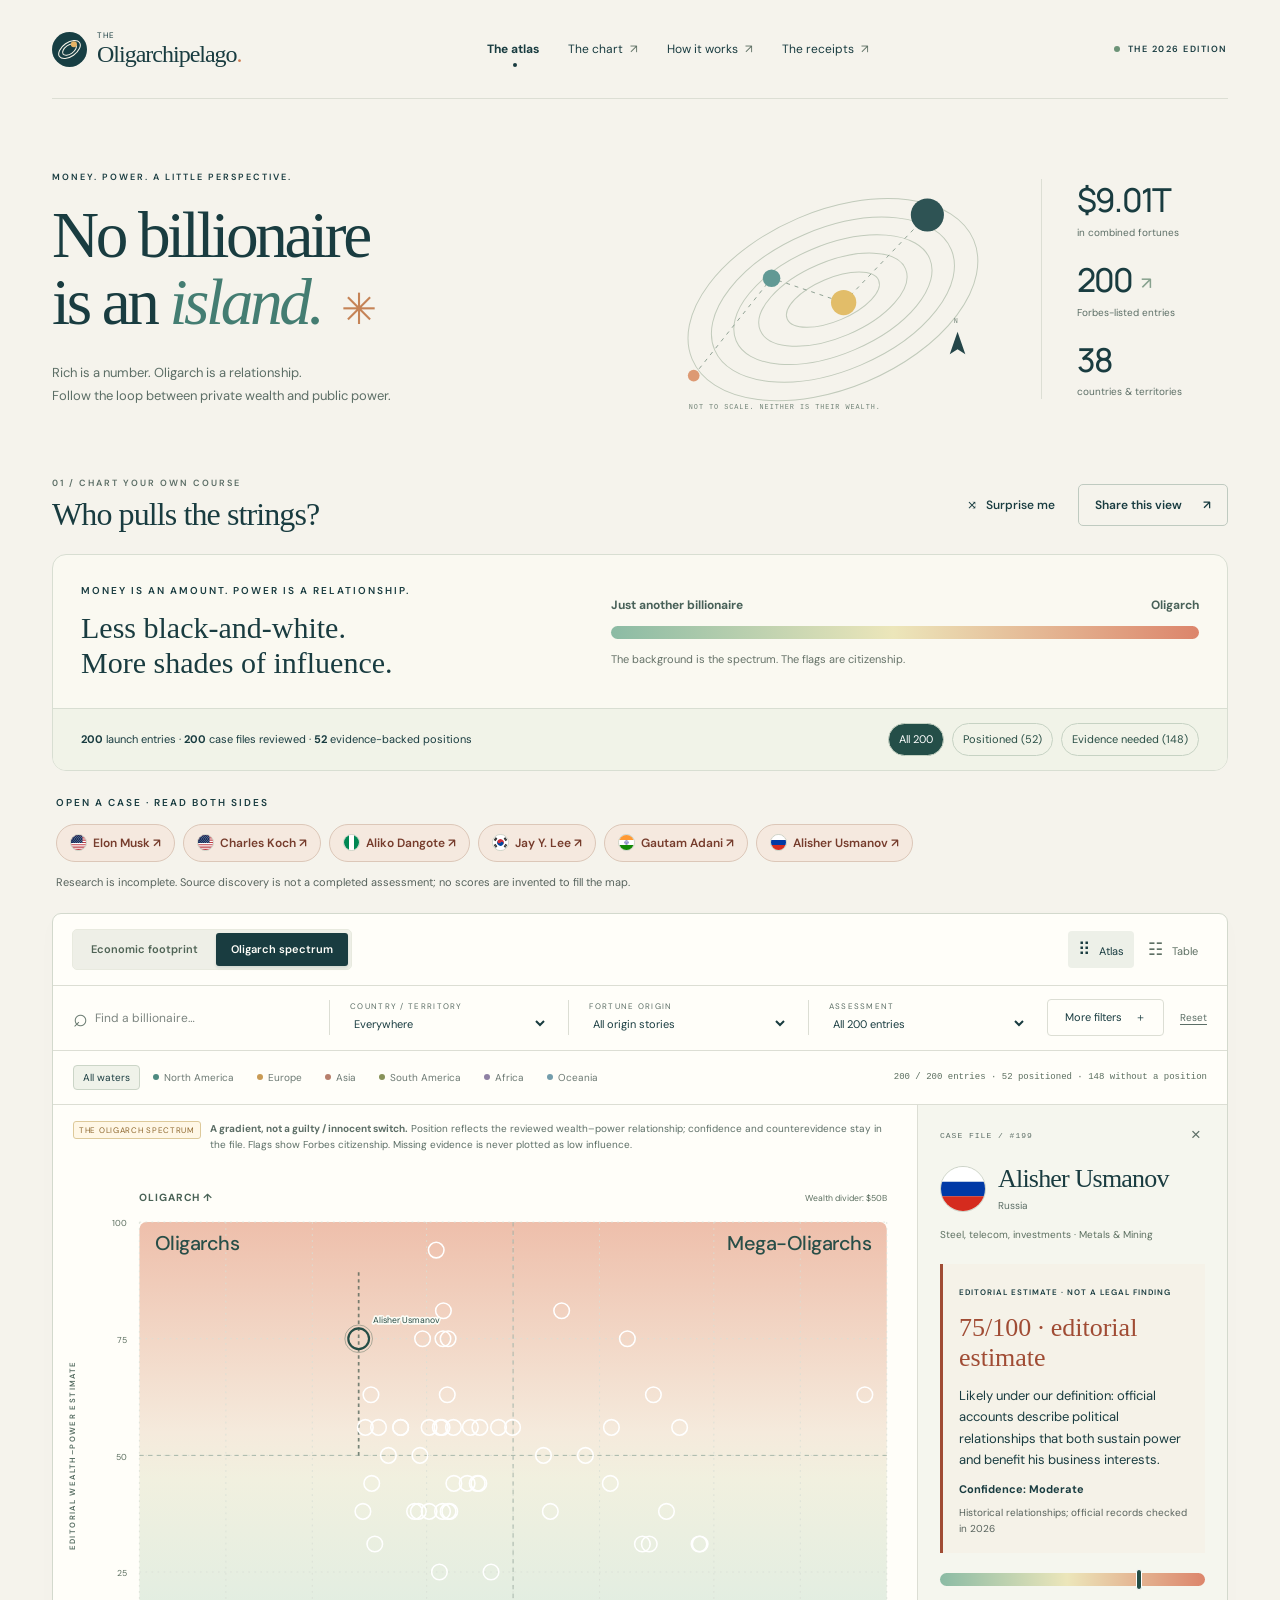
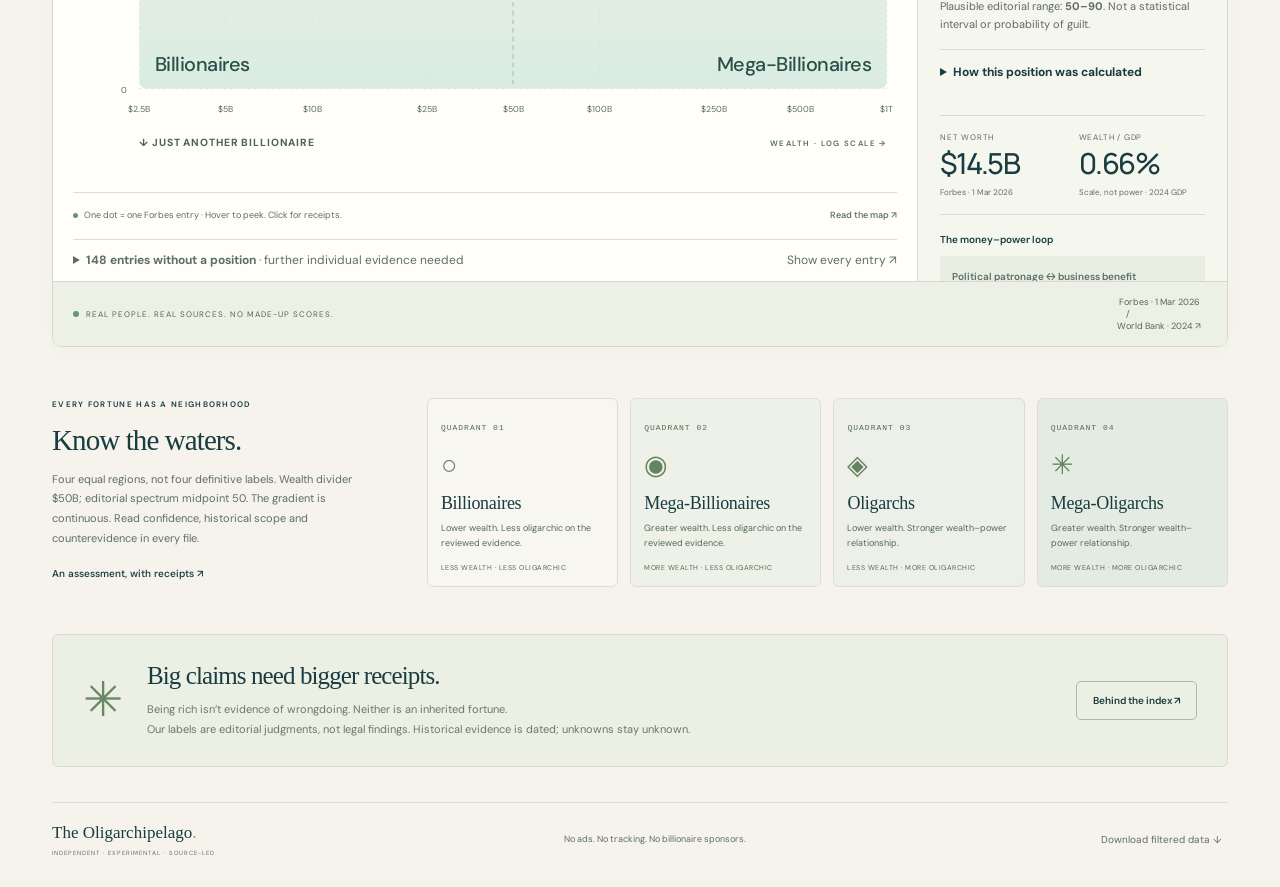
==== commit 688070a9: "Add the chart: fantasy archipelago map with sourced sea routes" ====
--- a/index.html
+++ b/index.html
@@ -14,7 +14,7 @@
   <a class="skip-link" href="#explorer">Skip to the explorer</a>
   <header class="site-header wrap">
     <a href="./" class="wordmark" aria-label="The Oligarchipelago home"><img src="assets/mark.svg" width="35" height="35" alt=""><span><small>THE</small> Oligarchipelago<span class="wordmark-period">.</span></span></a>
-    <nav aria-label="Main navigation"><a class="nav-active" href="#explorer">The atlas</a><button type="button" data-dialog="methodology">How it works <span>↗</span></button><button type="button" data-dialog="sources">The receipts <span>↗</span></button></nav>
+    <nav aria-label="Main navigation"><a class="nav-active" href="#explorer">The atlas</a><a href="map.html">The chart <span>↗</span></a><button type="button" data-dialog="methodology">How it works <span>↗</span></button><button type="button" data-dialog="sources">The receipts <span>↗</span></button></nav>
     <span class="edition"><i></i> THE 2026 EDITION</span>
   </header>
   <main>
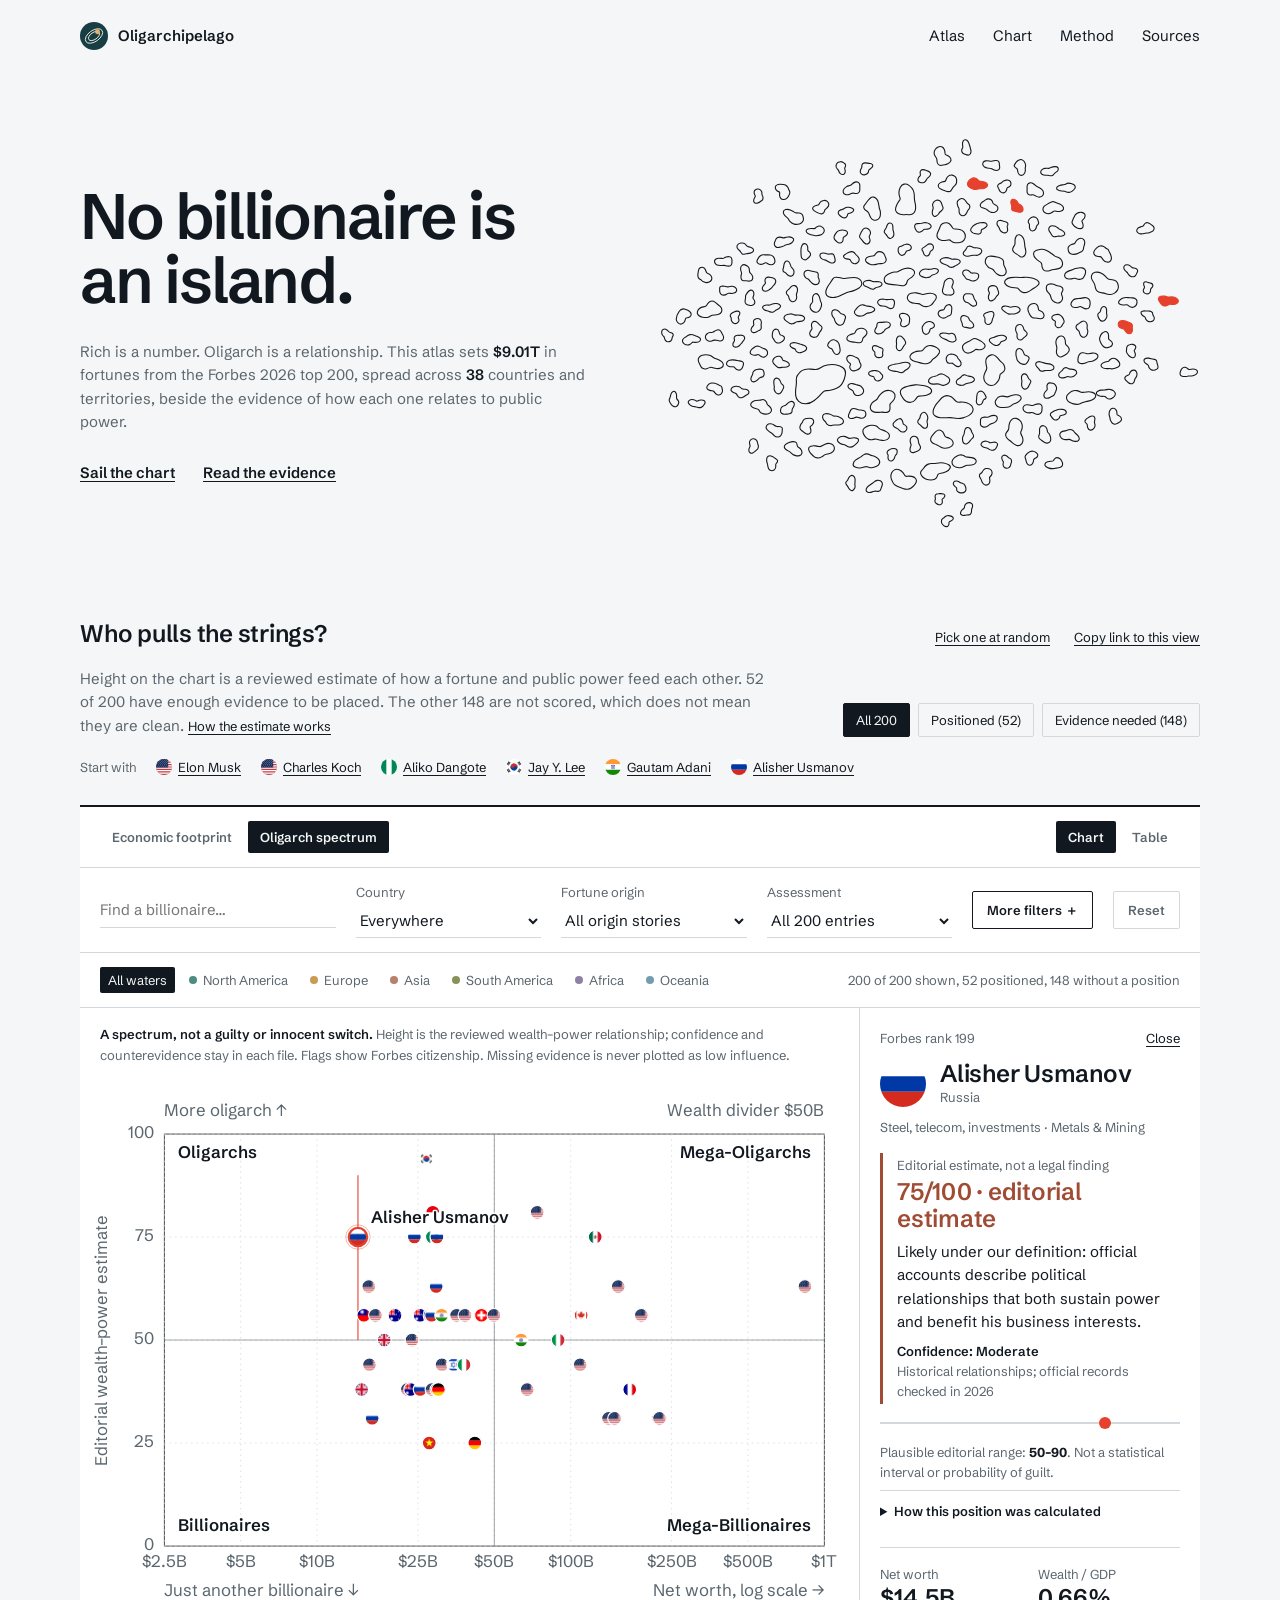
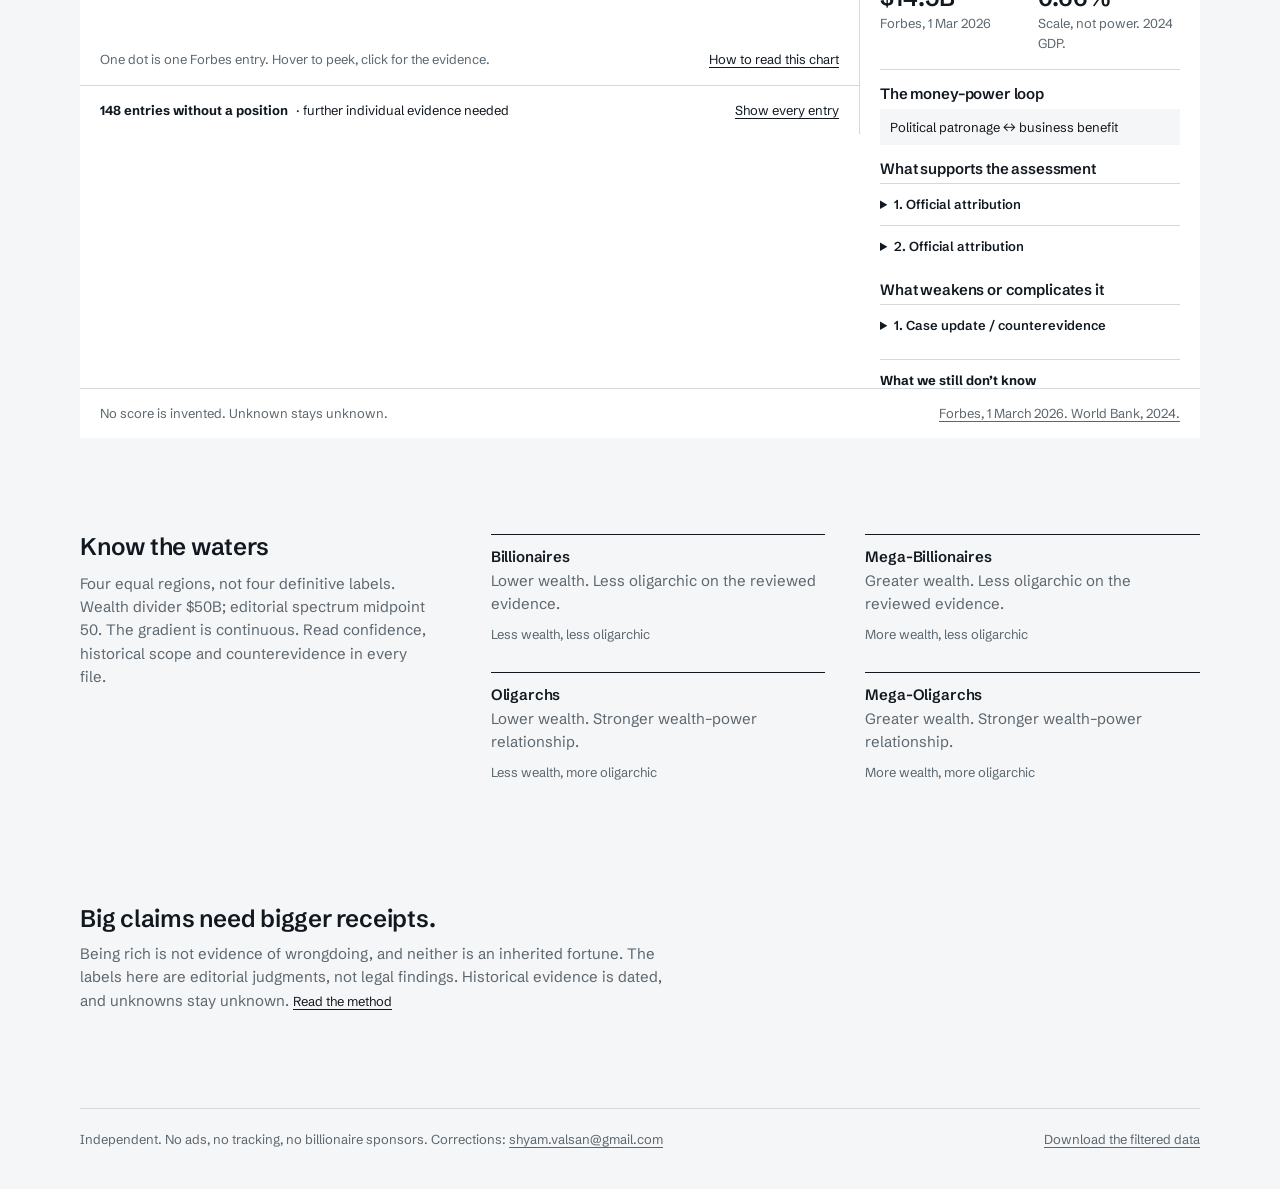
==== commit 0b2b4e9e: "Redesign: one typeface, four sizes, no labels; hero is the archipelago" ====
--- a/index.html
+++ b/index.html
@@ -5,7 +5,7 @@
   <meta name="viewport" content="width=device-width, initial-scale=1">
   <meta name="theme-color" content="#173e43">
   <meta name="description" content="The Oligarchipelago: a playful, source-backed atlas of the 2026 Forbes top 200. Explore wealth, economic footprint, and the evidence behind influence.">
-  <title>The Oligarchipelago — Money. Power. Perspective.</title>
+  <title>The Oligarchipelago — Wealth and power, with receipts</title>
   <link rel="icon" href="assets/mark.svg" type="image/svg+xml">
   <link rel="stylesheet" href="styles.css">
   <script type="module" src="app.mjs"></script>
@@ -13,36 +13,38 @@
 <body>
   <a class="skip-link" href="#explorer">Skip to the explorer</a>
   <header class="site-header wrap">
-    <a href="./" class="wordmark" aria-label="The Oligarchipelago home"><img src="assets/mark.svg" width="35" height="35" alt=""><span><small>THE</small> Oligarchipelago<span class="wordmark-period">.</span></span></a>
-    <nav aria-label="Main navigation"><a class="nav-active" href="#explorer">The atlas</a><a href="map.html">The chart <span>↗</span></a><button type="button" data-dialog="methodology">How it works <span>↗</span></button><button type="button" data-dialog="sources">The receipts <span>↗</span></button></nav>
-    <span class="edition"><i></i> THE 2026 EDITION</span>
+    <a href="./" class="wordmark" aria-label="The Oligarchipelago home"><img src="assets/mark.svg" width="28" height="28" alt="">Oligarchipelago</a>
+    <nav aria-label="Main navigation"><a href="#explorer">Atlas</a><a href="map.html">Chart</a><button type="button" data-dialog="methodology">Method</button><button type="button" data-dialog="sources">Sources</button></nav>
   </header>
   <main>
     <section class="hero wrap" aria-labelledby="hero-title">
-      <div class="hero-copy"><p class="eyebrow">MONEY. POWER. A LITTLE PERSPECTIVE.</p><h1 id="hero-title">No billionaire<br>is an <em>island.</em><span class="hero-star" aria-hidden="true">✳</span></h1><p class="hero-deck">Rich is a number. Oligarch is a relationship.<br>Follow the loop between private wealth and public power.</p></div>
-      <div class="hero-art" aria-hidden="true"><svg viewBox="0 0 370 255"><g class="contour"><ellipse cx="193" cy="127" rx="157" ry="91" transform="rotate(-23 193 127)"/><ellipse cx="193" cy="127" rx="132" ry="73" transform="rotate(-23 193 127)"/><ellipse cx="193" cy="127" rx="108" ry="56" transform="rotate(-23 193 127)"/><ellipse cx="193" cy="127" rx="81" ry="39" transform="rotate(-23 193 127)"/><ellipse cx="193" cy="127" rx="51" ry="22" transform="rotate(-23 193 127)"/></g><path d="M50 205 130 105 204 130 290 40" class="art-route"/><circle cx="50" cy="205" r="6" fill="#dc956d"/><circle cx="130" cy="105" r="9" fill="#5a9590"/><circle cx="204" cy="130" r="13" fill="#e2bb62"/><circle cx="290" cy="40" r="17" fill="#244b4c"/><text x="45" y="239">NOT TO SCALE. NEITHER IS THEIR WEALTH.</text><path class="compass" d="m321 160 8 23-8-5-8 5z"/><text x="317" y="151">N</text></svg></div>
-      <div class="hero-stats" aria-label="Dataset overview"><div><strong id="total-wealth">—</strong><span>in combined fortunes</span></div><div><strong>200<span class="stat-plus">↗</span></strong><span>Forbes-listed entries</span></div><div><strong id="country-count">—</strong><span>countries & territories</span></div></div>
+      <div class="hero-copy">
+        <h1 id="hero-title">No billionaire is an island.</h1>
+        <p class="hero-deck">Rich is a number. Oligarch is a relationship. This atlas sets <span id="total-wealth">—</span> in fortunes from the Forbes 2026 top 200, spread across <span id="country-count">—</span> countries and territories, beside the evidence of how each one relates to public power.</p>
+        <p><a class="plain-link" href="map.html">Sail the chart</a> <a class="plain-link" href="#explorer">Read the evidence</a></p>
+      </div>
+      <a class="hero-map" href="map.html" aria-label="Open the chart: every fortune drawn as an island"><svg id="hero-map" viewBox="0 0 600 460" aria-hidden="true"></svg></a>
     </section>
 
     <section class="atlas-section wrap" id="explorer" aria-labelledby="atlas-title">
-      <div class="section-heading"><div><p class="eyebrow">01 / CHART YOUR OWN COURSE</p><h2 id="atlas-title">Who pulls the strings?</h2></div><div class="heading-actions"><button class="text-button" id="surprise">⤨ &nbsp; Surprise me</button><button class="outline-button" id="share">Share this view <span>↗</span></button></div></div>
+      <div class="section-heading"><div><h2 id="atlas-title">Who pulls the strings?</h2></div><div class="heading-actions"><button class="text-button" id="surprise">Pick one at random</button><button class="text-button" id="share">Copy link to this view</button></div></div>
       <div id="assessment-overview" class="assessment-overview" aria-label="Assessment coverage"></div><div id="likely-shortlist" class="likely-shortlist"></div>
       <div class="atlas-card">
-        <div class="atlas-toolbar"><div class="segmented" aria-label="Data lens"><button type="button" id="lens-footprint" data-lens="footprint" aria-pressed="true">Economic footprint</button><button type="button" id="lens-influence" data-lens="influence" aria-pressed="false">Oligarch spectrum</button></div><div class="view-switch" aria-label="Display"><button data-view="chart" aria-pressed="true" title="Scatter plot">⠿ <span>Atlas</span></button><button data-view="table" aria-pressed="false" title="Accessible data table">☷ <span>Table</span></button></div></div>
-        <div class="filter-bar"><label class="search-field"><span aria-hidden="true">⌕</span><input id="search" type="search" placeholder="Find a billionaire…" aria-label="Search name or source of wealth"></label><label class="filter-select"><span>COUNTRY / TERRITORY</span><select id="country"><option value="all">Everywhere</option></select></label><label class="filter-select"><span>FORTUNE ORIGIN</span><select id="origin"><option value="all">All origin stories</option><option value="self-made">Self-made (Forbes)</option><option value="family">Family-linked · all</option><option value="inherited">Inherited</option><option value="mixed">Inherited & grown</option><option value="family-linked">Family-linked · unspecified</option><option value="unknown">Unknown</option></select></label><label class="filter-select"><span>ASSESSMENT</span><select id="assessment"><option value="all">All 200 entries</option><option value="placed">Evidence-backed placements</option><option value="upper">Upper half of spectrum</option><option value="lower">Lower half of spectrum</option><option value="unplaced">Evidence still needed</option></select></label><button class="filter-toggle" id="more-filters" aria-expanded="false" aria-controls="advanced-filters">More filters <span>＋</span></button><button class="reset-button" id="reset" title="Reset every filter">Reset</button></div>
+        <div class="atlas-toolbar"><div class="segmented" aria-label="Data lens"><button type="button" id="lens-footprint" data-lens="footprint" aria-pressed="true">Economic footprint</button><button type="button" id="lens-influence" data-lens="influence" aria-pressed="false">Oligarch spectrum</button></div><div class="view-switch" aria-label="Display"><button data-view="chart" aria-pressed="true" title="Scatter plot"><span>Chart</span></button><button data-view="table" aria-pressed="false" title="Accessible data table"><span>Table</span></button></div></div>
+        <div class="filter-bar"><label class="search-field"><input id="search" type="search" placeholder="Find a billionaire…" aria-label="Search name or source of wealth"></label><label class="filter-select"><span>Country</span><select id="country"><option value="all">Everywhere</option></select></label><label class="filter-select"><span>Fortune origin</span><select id="origin"><option value="all">All origin stories</option><option value="self-made">Self-made (Forbes)</option><option value="family">Family-linked · all</option><option value="inherited">Inherited</option><option value="mixed">Inherited & grown</option><option value="family-linked">Family-linked · unspecified</option><option value="unknown">Unknown</option></select></label><label class="filter-select"><span>Assessment</span><select id="assessment"><option value="all">All 200 entries</option><option value="placed">Evidence-backed placements</option><option value="upper">Upper half of spectrum</option><option value="lower">Lower half of spectrum</option><option value="unplaced">Evidence still needed</option></select></label><button class="filter-toggle" id="more-filters" aria-expanded="false" aria-controls="advanced-filters">More filters <span>+</span></button><button class="reset-button" id="reset" title="Reset every filter">Reset</button></div>
         <div id="advanced-filters" class="advanced-filters" hidden><label>Industry<select id="industry"><option value="all">All industries</option></select></label><label>National GDP<select id="gdp"><option value="all">Any GDP</option><option value="small">Below $100B</option><option value="medium">$100B – $1T</option><option value="large">$1T or more</option><option value="missing">Not available</option></select></label><label>GDP per capita<select id="income"><option value="all">Any income level</option><option value="low">Below $10,000</option><option value="middle">$10,000 – $40,000</option><option value="high">$40,000 or more</option><option value="missing">Not available</option></select></label><label>Purchasing power / person<select id="ppp"><option value="all">Any PPP GDP per capita</option><option value="low">Below Int$20,000</option><option value="middle">Int$20,000 – Int$60,000</option><option value="high">Int$60,000 or more</option><option value="missing">Not available</option></select></label><label>Marker style<select id="color"><option value="flag">Citizenship flag</option><option value="continent">Continent</option><option value="origin">Fortune origin</option></select></label><label>Wealth axis<select id="scale"><option value="log">Logarithmic</option><option value="linear">Linear</option></select></label></div>
         <div class="legend-row"><div id="continents" class="continent-filters" aria-label="Filter by continent"></div><span class="result-count" id="result-count" role="status" aria-live="polite">Loading the atlas…</span></div>
         <div id="origin-legend" class="origin-legend" hidden></div>
-        <div class="explorer-grid"><div class="plot-panel"><div class="lens-note" id="lens-note"></div><div id="chart-view"><div class="chart-container" id="chart-container"><svg id="chart" viewBox="0 0 960 580" role="img" aria-labelledby="chart-title chart-desc"><title id="chart-title">Billionaire wealth and economic footprint</title><desc id="chart-desc">Interactive scatter plot. Use the table view for a sortable, keyboard-accessible list.</desc></svg><div class="chart-tooltip" id="tooltip" role="tooltip" hidden></div></div><div class="chart-footer"><span><span class="footer-dot"></span> One dot = one Forbes entry <span class="quiet">· Hover to peek. Click for receipts.</span></span><button class="text-button" data-dialog="methodology">Read the map ↗</button></div><div id="unmapped" class="unmapped"></div></div><div id="table-view" hidden><div class="table-scroll"><table><caption class="sr-only">Filtered Forbes 2026 entries. Activate a name to see its sources.</caption><thead><tr><th><button data-sort="rank">Rank ↕</button></th><th><button data-sort="name">Name ↕</button></th><th>Country</th><th><button data-sort="wealth">Wealth ↕</button></th><th><button id="metric-sort" data-sort="metric">Footprint ↕</button></th><th>Origin</th></tr></thead><tbody id="table-body"></tbody></table></div><div class="table-pagination"><button id="prev-page">← Previous</button><span id="page-label"></span><button id="next-page">Next →</button></div></div><div id="empty-state" class="empty-state" hidden><span aria-hidden="true">⌕</span><h3>Uncharted waters.</h3><p>No fortunes match this combination. Try a broader horizon.</p><button class="outline-button" id="empty-reset">Clear filters</button></div></div><aside class="profile-panel" id="profile" aria-label="Selected billionaire details" tabindex="-1"></aside></div>
-        <div class="data-strip"><span><i></i> REAL PEOPLE. REAL SOURCES. NO MADE-UP SCORES.</span><button data-dialog="sources">Forbes · 1 Mar 2026 <span> / </span> World Bank · 2024 ↗</button></div>
+        <div class="explorer-grid"><div class="plot-panel"><div class="lens-note" id="lens-note"></div><div id="chart-view"><div class="chart-container" id="chart-container"><svg id="chart" viewBox="0 0 960 580" role="img" aria-labelledby="chart-title chart-desc"><title id="chart-title">Billionaire wealth and economic footprint</title><desc id="chart-desc">Interactive scatter plot. Use the table view for a sortable, keyboard-accessible list.</desc></svg><div class="chart-tooltip" id="tooltip" role="tooltip" hidden></div></div><div class="chart-footer"><span>One dot is one Forbes entry. Hover to peek, click for the evidence.</span><button class="text-button" data-dialog="methodology">How to read this chart</button></div><div id="unmapped" class="unmapped"></div></div><div id="table-view" hidden><div class="table-scroll"><table><caption class="sr-only">Filtered Forbes 2026 entries. Activate a name to see its sources.</caption><thead><tr><th><button data-sort="rank">Rank ↕</button></th><th><button data-sort="name">Name ↕</button></th><th>Country</th><th><button data-sort="wealth">Wealth ↕</button></th><th><button id="metric-sort" data-sort="metric">Footprint ↕</button></th><th>Origin</th></tr></thead><tbody id="table-body"></tbody></table></div><div class="table-pagination"><button id="prev-page">← Previous</button><span id="page-label"></span><button id="next-page">Next →</button></div></div><div id="empty-state" class="empty-state" hidden><span aria-hidden="true">⌕</span><h3>Uncharted waters.</h3><p>No fortunes match this combination. Try a broader horizon.</p><button class="outline-button" id="empty-reset">Clear filters</button></div></div><aside class="profile-panel" id="profile" aria-label="Selected billionaire details" tabindex="-1"></aside></div>
+        <div class="data-strip"><span>No score is invented. Unknown stays unknown.</span><button data-dialog="sources">Forbes, 1 March 2026. World Bank, 2024.</button></div>
       </div>
     </section>
 
-    <section class="quadrant-section wrap" aria-labelledby="quadrant-heading"><div class="quadrant-intro"><p class="eyebrow">EVERY FORTUNE HAS A NEIGHBORHOOD</p><h2 id="quadrant-heading">Know the waters.</h2><p id="quadrant-context">Wealth on one axis. Economic footprint on the other. The names are playful; the thresholds are explicit.</p><button class="text-button" data-dialog="methodology">An assessment, with receipts ↗</button></div><div class="quadrant-cards" id="quadrant-cards"></div></section>
-    <section class="principle-banner wrap"><span aria-hidden="true">✳</span><div><h2>Big claims need bigger receipts.</h2><p>Being rich isn’t evidence of wrongdoing. Neither is an inherited fortune.<br>Our labels are editorial judgments, not legal findings. Historical evidence is dated; unknowns stay unknown.</p></div><button class="outline-button" data-dialog="methodology">Behind the index ↗</button></section>
+    <section class="quadrant-section wrap" aria-labelledby="quadrant-heading"><h2 id="quadrant-heading">Know the waters</h2><p id="quadrant-context"></p><div class="quadrant-cards" id="quadrant-cards"></div></section>
+    <section class="principle-banner wrap"><h2>Big claims need bigger receipts.</h2><p>Being rich is not evidence of wrongdoing, and neither is an inherited fortune. The labels here are editorial judgments, not legal findings. Historical evidence is dated, and unknowns stay unknown. <button class="text-button" data-dialog="methodology">Read the method</button></p></section>
   </main>
-  <footer class="site-footer wrap"><span>The Oligarchipelago<span class="wordmark-period">.</span> <small>INDEPENDENT · EXPERIMENTAL · SOURCE-LED</small></span><span>No ads. No tracking. No billionaire sponsors.</span><button id="download">Download filtered data ↓</button></footer>
-  <dialog id="info-dialog" aria-labelledby="dialog-title"><div class="dialog-top"><span class="eyebrow">THE OLIGARCHIPELAGO / FIELD NOTES</span><button id="close-dialog" aria-label="Close dialog">×</button></div><div id="dialog-content"></div></dialog>
+  <footer class="site-footer wrap"><span>Independent. No ads, no tracking, no billionaire sponsors. Corrections: <a href="mailto:shyam.valsan@gmail.com">shyam.valsan@gmail.com</a></span><button id="download" class="text-button">Download the filtered data</button></footer>
+  <dialog id="info-dialog" aria-labelledby="dialog-title"><div class="dialog-top"><span></span><button id="close-dialog" aria-label="Close dialog">×</button></div><div id="dialog-content"></div></dialog>
   <div id="toast" class="toast" role="status" hidden></div>
   <noscript><p class="noscript">This interactive atlas needs JavaScript. The complete dataset is available in <a href="data/billionaires.json">JSON format</a>.</p></noscript>
 </body>
--- a/styles.css
+++ b/styles.css
@@ -1,77 +1,226 @@
-@font-face{font-family:'DM Sans';font-style:normal;font-weight:100 1000;font-display:swap;src:url('assets/fonts/dm-sans.ttf') format('truetype')}
-@font-face{font-family:'Manrope';font-style:normal;font-weight:200 800;font-display:swap;src:url('assets/fonts/manrope.ttf') format('truetype')}
-
-:root{--paper:#f5f3ec;--card:#fffef9;--ink:#193c40;--muted:#657370;--line:#dcded4;--sea:#2d7775;--gold:#e6b365;--sans:'DM Sans',Arial,sans-serif;--serif:Georgia,'Times New Roman',serif;--mono:'SFMono-Regular',Consolas,monospace}
-*{box-sizing:border-box}html{scroll-behavior:smooth;scroll-padding-top:25px}body{margin:0;background:var(--paper);color:var(--ink);font:14px/1.5 var(--sans);-webkit-font-smoothing:antialiased}button,input,select{font:inherit}button,a,input,select{-webkit-tap-highlight-color:transparent}button{color:inherit;cursor:pointer}button{border:0;background:none}button:disabled{opacity:.35;cursor:default}a{color:inherit;text-decoration:none}button,a,select,input{outline-offset:4px}button:focus-visible,a:focus-visible,select:focus-visible,input:focus-visible,[tabindex]:focus-visible{outline:2px solid #b56527}button,a{touch-action:manipulation}button:not(:disabled):hover{color:#226a64}a:hover{text-decoration:underline}input,select{min-width:0}input::placeholder{color:#7c8580}input[type=search]::-webkit-search-cancel-button{cursor:pointer}select{cursor:pointer}[hidden]{display:none!important}.wrap{width:min(1456px,calc(100% - 104px));margin-inline:auto}.eyebrow{font:600 10px/1.5 var(--sans);letter-spacing:2px;margin:0 0 13px}.quiet{color:var(--muted)}.text-button{font-size:12px;padding:5px 0;font-weight:550;white-space:nowrap}.outline-button{border:1px solid #bfcac0;border-radius:5px;padding:11px 16px;font-size:12px;font-weight:600;white-space:nowrap}.outline-button:hover{background:#e5eae0}.outline-button span{margin-left:18px}.skip-link{position:fixed;top:-100px;left:20px;padding:10px;background:var(--ink);color:white;z-index:100}.skip-link:focus{top:10px}.sr-only{position:absolute;width:1px;height:1px;padding:0;margin:-1px;overflow:hidden;clip:rect(0,0,0,0);white-space:nowrap;border:0}
-.site-header{height:99px;display:flex;align-items:center;justify-content:space-between;border-bottom:1px solid var(--line);gap:24px}.wordmark{display:flex;align-items:center;gap:10px;font:24px var(--serif);letter-spacing:-1px;white-space:nowrap}.wordmark:hover{text-decoration:none}.wordmark small{font:8px var(--sans);letter-spacing:1px;display:block;margin-bottom:1px}.wordmark-period{color:#d08055}.site-header nav{display:flex;align-items:center;gap:29px;font-size:12px}.site-header nav button{padding:8px 0;font-size:12px}.site-header nav span{color:#86928a;margin-left:4px}.nav-active{font-weight:700;position:relative}.nav-active:after{content:'';width:4px;height:4px;border-radius:50%;background:var(--ink);position:absolute;bottom:-9px;left:50%}.edition{font:600 9px var(--sans);letter-spacing:1.5px;display:flex;gap:8px;align-items:center}.edition i,.data-strip i{width:6px;height:6px;background:#6c9377;border-radius:50%;display:inline-block}
-.hero{display:grid;grid-template-columns:1.55fr 1fr .52fr;gap:35px;align-items:center;padding-top:49px;padding-bottom:47px}.hero .eyebrow{font-size:9px;letter-spacing:2px;margin-bottom:18px}.hero h1{font:clamp(55px,5.1vw,81px)/1.015 var(--serif);letter-spacing:-3.4px;margin:0;position:relative;white-space:nowrap}.hero h1 em{font-weight:400;color:#447d72}.hero-star{font:43px var(--sans);color:#c58356;display:inline-block;vertical-align:top;margin-left:20px;margin-top:12px}.hero-deck{font-size:13px;line-height:1.8;margin:24px 0 0;color:var(--muted)}.hero-art{width:100%;max-width:370px;opacity:.95;padding-top:28px}.hero-art svg{width:100%;overflow:visible}.contour{fill:none;stroke:#bfc9b9;stroke-width:1}.art-route{fill:none;stroke:#889c8d;stroke-width:1;stroke-dasharray:4 5}.hero-art text{font:7px var(--mono);letter-spacing:1px;fill:#6c7f72}.hero-art .compass{fill:var(--ink)}.hero-stats{padding-left:35px;border-left:1px solid var(--line);display:grid;gap:19px}.hero-stats strong{font:33px 'Manrope',var(--sans);font-weight:500;letter-spacing:-1.7px;line-height:1.3;display:block}.hero-stats div>span{display:block;font-size:10px;color:var(--muted);margin-top:3px}.stat-plus{font-size:17px;margin-left:8px;vertical-align:middle;color:#87a18e}
-.section-heading{display:flex;justify-content:space-between;align-items:center;margin-bottom:21px}.section-heading .eyebrow{font-size:9px;margin-bottom:4px;color:var(--muted)}h2{font:32px/1.2 var(--serif);letter-spacing:-.9px;margin:0}.heading-actions{display:flex;align-items:center;gap:23px}.atlas-card{border:1px solid #d3d9cd;border-radius:9px;background:var(--card);overflow:hidden;box-shadow:0 6px 22px #183a3b04}.atlas-toolbar{display:flex;justify-content:space-between;align-items:center;padding:15px 19px;border-bottom:1px solid var(--line)}.segmented{display:flex;gap:3px;background:#eeefe7;border:1px solid #e8eadf;border-radius:5px;padding:3px}.segmented button{border-radius:3px;padding:8px 15px;font-size:11px;font-weight:600;color:#62716b}.segmented button[aria-pressed=true]{background:var(--ink);color:var(--card);box-shadow:0 2px 3px #173e4320}.tiny-tag{font:8px var(--sans);letter-spacing:.8px;margin-left:6px;opacity:.8;border:1px solid currentColor;padding:1px 3px;border-radius:2px}.view-switch{display:flex;gap:4px}.view-switch button{padding:6px 10px;font-size:17px;border-radius:4px;color:#7e8b82}.view-switch span{font-size:11px;margin-left:4px}.view-switch button[aria-pressed=true]{background:#edf0e8;color:var(--ink)}.filter-bar{display:flex;gap:0;align-items:center;padding:13px 20px;border-bottom:1px solid var(--line)}.search-field{display:flex;align-items:center;gap:7px;flex:1.2;padding-right:18px}.search-field>span{font-size:25px;line-height:1;color:#697a70}.search-field input{border:0;background:none;width:100%;font-size:12px;padding:10px 0;color:var(--ink)}.search-field input:focus{outline:none}.search-field:focus-within{outline:2px solid var(--sea);outline-offset:2px;border-radius:3px}.filter-select{flex:1;padding:1px 20px;border-left:1px solid var(--line)}.filter-select>span{display:block;font:8px var(--sans);letter-spacing:1.3px;color:var(--muted);margin-bottom:2px}.filter-select select{width:100%;padding:2px 20px 1px 0;background:none;border:0;color:var(--ink);font-size:11px}.filter-toggle{padding:9px 17px;border:1px solid var(--line);font-size:11px;white-space:nowrap;border-radius:4px}.filter-toggle span{margin-left:10px}.filter-toggle[aria-expanded=true]{background:#e5ece3}.reset-button{font-size:10px;padding:10px 0 10px 16px;color:var(--muted);text-decoration:underline;text-underline-offset:3px}.advanced-filters{display:grid;grid-template-columns:repeat(3,1fr);gap:12px 22px;padding:19px 21px;background:#f1f3eb;border-bottom:1px solid var(--line)}.advanced-filters label{font-size:10px;color:var(--muted)}.advanced-filters select{display:block;width:100%;margin-top:4px;background:var(--card);border:1px solid #d4dbcd;border-radius:4px;padding:8px;color:var(--ink);font-size:11px}.legend-row{display:flex;justify-content:space-between;align-items:center;padding:14px 20px;gap:12px;border-bottom:1px solid var(--line)}.continent-filters{display:flex;gap:3px;flex-wrap:wrap}.continent-filters button{padding:4px 9px;border-radius:4px;font-size:10px;border:1px solid transparent;color:#6c7973;white-space:nowrap}.continent-filters button[aria-pressed=true]{border-color:#cbd5c7;background:#eff2e9;color:var(--ink)}.legend-dot{width:6px;height:6px;border-radius:100%;display:inline-block;background:var(--dot);margin-right:5px;vertical-align:1px}.result-count{font:9px var(--mono);color:#727d75;white-space:nowrap}.origin-legend{padding:9px 20px;border-bottom:1px solid var(--line);display:flex;gap:19px;font-size:10px}
-.explorer-grid{display:grid;grid-template-columns:minmax(0,1fr) 310px;align-items:stretch}.plot-panel{min-width:0;padding-top:0;position:relative}.lens-note{margin:16px 20px 0;font-size:10px;line-height:1.6;color:var(--muted);display:flex;gap:9px;align-items:flex-start}.lens-note>span:first-child{font-size:8px;letter-spacing:.7px;border:1px solid #cbd7ca;padding:2px 5px;white-space:nowrap;background:#f1f6ea;border-radius:3px;color:#456947}.lens-note.pilot-note>span:first-child{border-color:#ddc99a;color:#8d672e;background:#fff7e6}.chart-container{width:100%;position:relative;aspect-ratio:960/580}#chart{width:100%;height:100%;display:block;overflow:visible}#chart .gridline{stroke:#d9dfd6;stroke-width:1;stroke-dasharray:2 5}#chart .divider{stroke:#9eafa3;stroke-width:1;stroke-dasharray:5 5}#chart text{font-family:var(--sans)}#chart .tick{fill:#7a877e;font-size:10px}#chart .axis-title{fill:#566d62;font-size:9px;letter-spacing:1.6px;font-weight:600}#chart .quadrant-title{fill:#476558;font:italic 23px var(--serif);opacity:.82}#chart .quadrant-subtitle{fill:#788578;font-size:9px;letter-spacing:.15px}#chart .bubble{cursor:pointer;stroke:var(--card);stroke-width:1.3;opacity:.78;transition:opacity .2s,r .15s;outline:none}#chart .bubble:hover,#chart .bubble:focus-visible{opacity:1;stroke:var(--ink);stroke-width:2.5}#chart .bubble.selected{opacity:1;stroke:var(--ink);stroke-width:2}#chart .halo{fill:none;stroke:#294f42;stroke-width:1;opacity:.4;pointer-events:none}#chart .point-label{font-size:10px;fill:#294c44;paint-order:stroke;stroke:#fbfcf5;stroke-width:4;stroke-linejoin:round;pointer-events:none}#chart .uncertainty{stroke:#a0a591;stroke-width:1;stroke-dasharray:3 4;pointer-events:none}#chart .map-contour{fill:none;stroke:#cdd9c8;stroke-width:1;opacity:.3;pointer-events:none}.chart-tooltip{position:absolute;z-index:10;pointer-events:none;min-width:185px;max-width:250px;border:1px solid #cfdbce;background:#fffef9f5;backdrop-filter:blur(8px);box-shadow:0 8px 28px #102e3420;border-radius:6px;padding:13px 15px;font-size:11px}.chart-tooltip strong{display:block;font:19px var(--serif);margin-bottom:5px}.chart-tooltip .tooltip-meta{color:#738178;font-size:10px;margin-bottom:8px}.chart-tooltip dl{display:grid;grid-template-columns:1fr auto;gap:5px;margin:0}.chart-tooltip dd{margin:0;font-weight:600}.chart-footer{display:flex;align-items:center;justify-content:space-between;gap:10px;margin:0 20px;border-top:1px solid var(--line);padding:11px 0;font-size:9px;color:var(--muted)}.chart-footer .text-button{font-size:9px}.footer-dot{display:inline-block;width:5px;height:5px;border-radius:50%;background:#718e7c;margin-right:4px}.unmapped{border-top:1px solid var(--line);margin:0 20px;padding:11px 0;color:var(--muted);font-size:10px}.unmapped summary{cursor:pointer}.unmapped .unmapped-list{display:flex;gap:5px;flex-wrap:wrap;max-height:170px;overflow:auto;margin-top:10px}.unmapped-list button{font-size:10px;border:1px solid var(--line);padding:4px 6px;border-radius:3px;background:#f4f5ed}
-.profile-panel{border-left:1px solid var(--line);background:#f5f6ee;padding:22px 22px 18px;position:relative;max-height:740px;overflow:auto;scrollbar-width:thin;scrollbar-color:#b9c9b7 transparent}.profile-kicker{display:flex;align-items:center;justify-content:space-between;font:8px var(--mono);letter-spacing:1px;color:var(--muted);margin-bottom:21px}.profile-kicker button{font-size:17px;line-height:1;padding:0 4px}.profile-identity{display:flex;align-items:center;gap:12px}.monogram{width:48px;height:48px;flex-shrink:0;background:#dee7d9;display:grid;place-items:center;border-radius:50%;color:#42654d;font:19px var(--serif);border:1px solid #c9d8c4;position:relative}.monogram:after{content:'';position:absolute;inset:4px;border:1px solid #bdcdb7;border-radius:50%}.profile-identity h3{font:26px/1.1 var(--serif);letter-spacing:-.8px;margin:0}.profile-identity p{font-size:10px;color:var(--muted);margin:5px 0 0}.profile-source{font-size:10px;color:#667866;margin:14px 0 13px}.profile-badges{display:flex;gap:5px;flex-wrap:wrap}.badge{font:8px var(--sans);border:1px solid #cbd7c6;background:#edf2e6;border-radius:3px;padding:3px 6px;letter-spacing:.2px}.badge.warm{border-color:#decfa7;background:#f6edd9;color:#785c2e}.profile-metrics{display:grid;grid-template-columns:1fr 1fr;margin:21px 0 0;padding:16px 0;border-top:1px solid #d5ddcf;border-bottom:1px solid #d5ddcf;gap:12px}.profile-metrics span{font:8px var(--sans);letter-spacing:.8px;color:var(--muted);display:block}.profile-metrics strong{font:29px/1.5 'Manrope',var(--sans);letter-spacing:-1.5px;font-weight:500;white-space:nowrap}.profile-metrics small{display:block;font-size:8px;color:var(--muted)}.profile-section{padding-top:17px}.profile-section h4{font-size:10px;font-weight:600;margin:0 0 9px;display:flex;justify-content:space-between;align-items:center}.profile-section p{font-size:10px;line-height:1.7;color:var(--muted);margin:5px 0}.profile-section a{color:#316958;text-decoration:underline;text-underline-offset:3px}.context-grid{display:grid;grid-template-columns:1fr 1fr;gap:12px 10px;margin-top:11px}.context-grid span{display:block;font-size:8px;color:var(--muted)}.context-grid strong{font-size:12px;font-weight:550}.context-grid small{font-size:8px;color:#7e8e7e;margin-left:4px}.evidence-meter{height:5px;background:#dce3d3;border-radius:3px;margin:9px 0;overflow:hidden}.evidence-meter span{display:block;height:100%;background:#46776a}.receipt-item{padding:9px 0;border-top:1px solid #dce2d5;font-size:10px}.receipt-item summary{display:flex;align-items:center;justify-content:space-between;gap:7px;cursor:pointer;list-style:none}.receipt-item summary:before{content:'+';color:#79906e}.receipt-item[open] summary:before{content:'−'}.receipt-item summary strong{margin-left:auto;font:10px var(--mono);color:#466e50}.receipt-item p{font-size:10px}.receipt-item a{font-size:9px}.unknown-row{display:flex;justify-content:space-between;font-size:9px;padding:6px 0;color:#8b9584}.profile-bottom{margin-top:17px;border-top:1px solid #d5ddcf;padding-top:11px;display:flex;justify-content:space-between;gap:10px;font-size:9px;color:#51705b}.profile-bottom a{text-decoration:underline;text-underline-offset:3px}.profile-welcome{padding:20px 0}.profile-welcome span{font:60px var(--serif);color:#90a786}.profile-welcome h3{font:29px var(--serif)}.profile-welcome p{color:var(--muted);font-size:12px}.profile-welcome button{margin-top:20px}.data-strip{display:flex;align-items:center;justify-content:space-between;gap:10px;padding:13px 20px;background:#edf0e5;border-top:1px solid #d3dacb;color:#71816d;font:8px var(--sans);letter-spacing:1px}.data-strip span:first-child{display:flex;align-items:center;gap:7px}.data-strip button{font:9px var(--sans);letter-spacing:0}.data-strip button span{color:#a7b09e;margin:0 9px}
-.quadrant-section{display:grid;grid-template-columns:1.1fr 2.6fr;gap:36px;margin-top:51px;margin-bottom:47px}.quadrant-intro .eyebrow{font-size:8px;letter-spacing:1.3px}.quadrant-intro h2{font-size:29px}.quadrant-intro p:not(.eyebrow){font-size:11px;line-height:1.8;max-width:300px;color:var(--muted);margin:12px 0}.quadrant-intro .text-button{font-size:10px}.quadrant-cards{display:grid;grid-template-columns:repeat(4,1fr);gap:12px}.quadrant-card{border:1px solid var(--line);border-radius:6px;padding:16px 13px 14px;background:#f7f6f0;position:relative}.quadrant-card:nth-child(2){background:#eef1e8}.quadrant-card:nth-child(3){background:#ecf0e9}.quadrant-card:nth-child(4){background:#e4ebe2}.quadrant-card .q-number{font:8px var(--mono);letter-spacing:1px;color:#778a74}.quadrant-card .q-icon{font-size:27px;line-height:1.4;margin:10px 0;color:#668361}.quadrant-card h3{font:18px/1.05 var(--serif);margin:0 0 9px;letter-spacing:-.3px}.quadrant-card p{font-size:9px;line-height:1.6;color:#687961;margin:0}.quadrant-card .q-detail{font:7px var(--sans);letter-spacing:.5px;display:block;margin-top:13px;color:#708365;text-transform:uppercase}.principle-banner{display:flex;align-items:center;gap:24px;padding:26px 30px;border:1px solid #d7dcce;border-radius:6px;background:#ecefe3;margin-bottom:35px}.principle-banner>span{font-size:48px;color:#6b8865;line-height:1}.principle-banner h2{font-size:25px}.principle-banner p{font-size:11px;color:#6b7965;line-height:1.8;margin:9px 0 0}.principle-banner button{margin-left:auto;font-size:10px;border-color:#acbba5}.site-footer{display:flex;justify-content:space-between;gap:20px;align-items:center;padding-top:20px;padding-bottom:30px;border-top:1px solid var(--line);font-size:9px;color:var(--muted)}.site-footer>span:first-child{font:17px var(--serif);color:var(--ink)}.site-footer small{display:block;font:6px var(--sans);letter-spacing:1px;margin-top:6px;color:var(--muted)}.site-footer button{font-size:10px}
-.table-scroll{overflow:auto;min-height:420px;max-height:620px}.table-scroll table{width:100%;border-collapse:collapse;text-align:left;font-size:10px;white-space:nowrap}.table-scroll thead{position:sticky;top:0;background:#f1f3e9;z-index:2}.table-scroll th{font-size:9px;font-weight:600;padding:12px 9px;border-bottom:1px solid var(--line)}.table-scroll th button{font-size:9px;padding:0}.table-scroll td{padding:10px 9px;border-bottom:1px solid #e8ebdf}.table-scroll td:first-child{color:#839079}.table-scroll td button{padding:0;text-align:left;font-weight:600}.table-scroll tbody tr:hover,.table-scroll tbody tr.selected{background:#edf2e5}.table-pagination{display:flex;align-items:center;justify-content:space-between;padding:14px 20px;border-top:1px solid var(--line);font-size:10px}.table-pagination button{font-size:10px}.empty-state{text-align:center;padding:65px 20px}.empty-state>span{font-size:50px;color:#91a68a}.empty-state h3{font:28px var(--serif);margin:10px 0}.empty-state p{color:var(--muted);font-size:12px}.empty-state button{margin-top:12px}
-dialog{width:min(710px,calc(100% - 32px));max-height:85vh;background:var(--card);color:var(--ink);border:1px solid #b9c9b2;border-radius:10px;padding:29px 35px;box-shadow:0 20px 120px #102e3460}dialog::backdrop{background:#122b3080;backdrop-filter:blur(4px)}.dialog-top{display:flex;justify-content:space-between;align-items:center;margin-bottom:24px}.dialog-top .eyebrow{font-size:8px;margin:0}.dialog-top button{font:26px var(--sans);line-height:1}dialog h2{font-size:38px;margin-bottom:20px}dialog h3{font:22px var(--serif);margin:25px 0 8px}dialog p,dialog li{font-size:12px;line-height:1.9;color:#60705f}dialog li{margin:7px 0}dialog a{color:var(--sea);text-decoration:underline;text-underline-offset:3px;overflow-wrap:anywhere}dialog code{font-size:11px;display:block;white-space:normal;background:#edf1e6;padding:13px;border-radius:3px}.dialog-callout{padding:12px 16px;background:#f2eddd;border-left:2px solid #bda266;border-radius:2px}.toast{position:fixed;left:50%;bottom:24px;transform:translateX(-50%);padding:13px 20px;border-radius:5px;background:var(--ink);color:var(--card);font-size:12px;z-index:100;box-shadow:0 7px 20px #183c4020;max-width:90vw}.noscript{text-align:center;padding:20px;border:1px solid var(--line)}
-.explorer-grid{position:relative}.profile-panel{position:absolute;right:0;top:0;bottom:0;width:310px;max-height:none}
-@media(min-width:1600px){.hero h1{font-size:87px}.hero{padding-top:55px;padding-bottom:55px}.explorer-grid{grid-template-columns:minmax(0,1fr) 340px}.profile-panel{width:340px}}
-@media(max-width:1200px){.wrap{width:calc(100% - 64px)}.hero{grid-template-columns:1.6fr .8fr .55fr;gap:20px}.hero h1{font-size:65px}.hero-star{font-size:32px;margin-left:12px}.hero-stats{padding-left:23px}.hero-stats strong{font-size:29px}.explorer-grid{grid-template-columns:minmax(0,1fr) 280px}.profile-panel{padding:20px 17px}.continent-filters{gap:0}.continent-filters button{padding:4px 6px;font-size:9px}.quadrant-section{grid-template-columns:1fr 2.8fr;gap:24px}.quadrant-card h3{font-size:16px}.filter-select{padding-inline:13px}.chart-footer .quiet{display:none}.profile-metrics strong{font-size:25px}}
-@media(max-width:1000px){.site-header{height:84px}.site-header nav{gap:18px}.edition{display:none}.hero-art{display:none}.hero{grid-template-columns:1fr .4fr;gap:30px}.hero h1{font-size:72px}.hero-stats{display:grid;gap:16px}.hero-stats strong{font-size:30px}.explorer-grid{grid-template-columns:minmax(0,1fr) 260px}.filter-bar{flex-wrap:wrap;gap:10px;padding:14px}.search-field{flex-basis:200px}.filter-select{flex-basis:170px}.filter-toggle{font-size:10px}.legend-row{padding-inline:13px;flex-wrap:wrap;gap:5px}.continent-filters{flex:1}.profile-panel{padding:18px 15px}.profile-identity h3{font-size:23px}.monogram{width:39px;height:39px;font-size:16px}.quadrant-section{grid-template-columns:1fr;gap:20px}.quadrant-intro p:not(.eyebrow){max-width:650px}.quadrant-cards{gap:12px}.quadrant-card{padding:18px}.quadrant-card h3{font-size:21px}.quadrant-card p{font-size:10px}.data-strip{padding-inline:14px}.data-strip>span{font-size:7px}.profile-metrics{gap:8px}.lens-note{margin-inline:15px}}
-@media(max-width:800px){.explorer-grid{grid-template-columns:1fr}.profile-panel{border-left:0;border-top:1px solid var(--line);max-height:none;padding:25px;display:grid;grid-template-columns:1fr 1fr;gap:0 28px}.profile-kicker{grid-column:1/-1;margin-bottom:15px}.profile-identity{grid-column:1}.profile-source{grid-column:1}.profile-badges{grid-column:1;align-self:start}.profile-metrics{grid-column:2;grid-row:2/5;align-self:start;margin-top:0}.profile-section{grid-column:1/-1}.profile-section.context-section{grid-column:1;grid-row:5}.profile-section.influence-section{grid-column:2;grid-row:5}.profile-bottom{grid-column:1/-1}.profile-welcome{grid-column:1/-1}.profile-section.economic-section{grid-column:1/-1}.chart-container{min-height:330px}.hero{padding-top:35px;padding-bottom:35px}.hero h1{font-size:65px}.hero-stats strong{font-size:27px}.section-heading h2{font-size:29px}.heading-actions{gap:14px}.heading-actions .outline-button{padding:9px 12px}.hero-star{margin-top:6px}.site-footer>span:nth-child(2){display:none}.principle-banner{padding:23px;gap:18px}.principle-banner h2{font-size:23px}.principle-banner p{font-size:10px}.principle-banner .outline-button{padding:10px}.data-strip>span{font-size:7px}}
-@media(max-width:600px){.wrap{width:calc(100% - 32px)}.site-header{height:77px;gap:10px}.wordmark{font-size:21px;gap:7px}.wordmark img{width:30px;height:30px}.wordmark small{font-size:7px}.site-header nav{gap:0}.site-header nav .nav-active,.site-header nav button:last-child{display:none}.site-header nav button{font-size:10px}.hero{grid-template-columns:1fr;gap:29px;padding:32px 0}.hero .eyebrow{font-size:7px;letter-spacing:1.8px}.hero h1{font-size:clamp(52px,12.5vw,72px);letter-spacing:-2.7px}.hero-star{font-size:30px}.hero-deck{font-size:12px;margin-top:18px;line-height:1.7}.hero-stats{grid-template-columns:repeat(3,1fr);border-left:0;border-top:1px solid var(--line);padding:17px 0 0;gap:15px}.hero-stats>div{border-right:1px solid var(--line);padding-right:8px}.hero-stats>div:last-child{border-right:0}.hero-stats strong{font-size:28px}.hero-stats div>span{font-size:8px}.section-heading{align-items:flex-end;gap:8px}.section-heading .eyebrow{font-size:7px;letter-spacing:1px}.section-heading h2{font-size:28px}.heading-actions{gap:9px}.heading-actions .text-button{font-size:10px}.heading-actions .outline-button{font-size:10px;padding:6px 8px}.heading-actions .outline-button span{display:none}.atlas-toolbar{padding:11px 10px;gap:6px}.segmented{padding:2px;gap:1px}.segmented button{font-size:9px;padding:8px 9px}.tiny-tag{font-size:6px;margin-left:3px}.view-switch button{padding:5px 7px}.view-switch span{display:none}.filter-bar{padding:12px;gap:12px}.search-field{flex-basis:100%;padding:0;border-bottom:1px solid var(--line)}.filter-select{flex:1 1 40%;padding:0;border:0}.filter-select>span{font-size:7px}.filter-select select{font-size:10px;padding-top:3px}.filter-toggle{padding:6px 9px;font-size:9px}.reset-button{font-size:9px;padding:5px 10px}.advanced-filters{grid-template-columns:1fr 1fr;gap:12px;padding:13px}.advanced-filters select{font-size:10px}.legend-row{display:block;padding:9px}.continent-filters{gap:2px}.continent-filters button{font-size:8px;padding:4px}.result-count{display:block;text-align:right;margin:5px 3px 0;font-size:8px}.origin-legend{flex-wrap:wrap;gap:6px 12px;padding:8px 12px;font-size:9px}.lens-note{font-size:9px;margin:12px 12px 0;gap:6px}.lens-note>span:first-child{font-size:6px;padding:3px;letter-spacing:.2px}.chart-container{aspect-ratio:960/750;min-height:310px;overflow:hidden}#chart .quadrant-title{font-size:26px}#chart .quadrant-subtitle{font-size:11px}#chart .axis-title{font-size:13px;letter-spacing:1px}#chart .tick{font-size:13px}#chart .point-label{font-size:13px}.chart-footer{font-size:8px;margin-inline:12px;gap:5px;padding:9px 0}.chart-footer .text-button{font-size:8px}.unmapped{font-size:9px;margin-inline:12px}.profile-panel{padding:20px 16px;gap:0 16px}.profile-identity h3{font-size:23px}.profile-metrics strong{font-size:24px}.profile-metrics span{font-size:7px}.profile-metrics small{font-size:7px}.monogram{display:none}.profile-source{font-size:9px}.profile-badges .badge{font-size:7px}.profile-section.context-section,.profile-section.influence-section{grid-column:1/-1;grid-row:auto}.context-grid{grid-template-columns:repeat(4,1fr);gap:7px}.context-grid span{font-size:7px}.context-grid strong{font-size:10px}.context-grid small{display:block;margin:0}.data-strip{flex-direction:column;align-items:flex-start;gap:5px;padding:11px 13px}.data-strip>span{font-size:7px}.data-strip button{font-size:8px;padding:0}.quadrant-section{margin-top:33px;margin-bottom:28px}.quadrant-intro h2{font-size:28px}.quadrant-intro p:not(.eyebrow){font-size:11px}.quadrant-cards{grid-template-columns:1fr 1fr;gap:10px}.quadrant-card{padding:16px}.quadrant-card h3{font-size:22px}.quadrant-card .q-icon{margin:4px 0;font-size:24px}.quadrant-card p{font-size:10px}.principle-banner{display:grid;grid-template-columns:25px 1fr;padding:20px 15px;gap:12px}.principle-banner>span{font-size:30px;align-self:start}.principle-banner h2{font-size:23px}.principle-banner p{font-size:10px}.principle-banner br{display:none}.principle-banner button{grid-column:2;justify-self:start;margin:0}.site-footer{padding-top:15px;font-size:8px}.site-footer>span:first-child{font-size:15px}.site-footer small{font-size:5px}.site-footer button{font-size:9px}dialog{padding:22px}dialog h2{font-size:30px}.table-scroll{min-height:300px}.table-scroll td,.table-scroll th{padding:11px 8px}}
-@media(max-width:1200px) and (min-width:1001px){.profile-panel{width:280px}}
-@media(max-width:1000px) and (min-width:801px){.profile-panel{width:260px}}
-@media(max-width:800px){.profile-panel{position:relative;width:auto;right:auto;top:auto;bottom:auto}}
-:root{--muted:#5c6e66}
-.site-header nav span,.view-switch button{color:#5e7064}.segmented button{color:#506456}.tiny-tag{opacity:1}
-.result-count,.profile-source,.context-grid small,.unknown-row,.table-scroll td:first-child{color:#5c6f60}
-.quadrant-card .q-number,.quadrant-card .q-detail,.quadrant-card p{color:#536b50}
-.data-strip,.data-strip button span{color:#53694f}
-#chart .tick{fill:#5c6f60}#chart .quadrant-subtitle{fill:#586e5c}
-@media(max-width:600px){.continent-filters button{min-height:28px}.view-switch button{min-width:30px;min-height:30px}.profile-kicker button{min-width:28px;min-height:28px}.reset-button{min-height:28px}.chart-container #chart .tick{font-size:21px}.chart-container #chart .axis-title{font-size:19px}.chart-container #chart .point-label{font-size:19px}}
-@media(prefers-reduced-motion:reduce){html{scroll-behavior:auto}*,*:before,*:after{animation:none!important;transition:none!important}}
-/* Editorial assessments: status is always text as well as color. */
-.assessment-overview{display:grid;grid-template-columns:1.5fr repeat(4,1fr);gap:1px;background:#d9dfd5;border:1px solid #d9dfd5;border-radius:14px;overflow:hidden;margin:0 0 20px}
-.coverage-intro,.assessment-stat{padding:24px 20px;background:#f8f8ee;text-align:left}
-.coverage-intro h3{font-family:Georgia,serif;font-weight:400;font-size:24px;line-height:1.15;margin:8px 0}
-.coverage-intro p:last-child{font-size:11px;line-height:1.6;color:#52605b}
-.assessment-stat{display:flex;flex-direction:column;gap:8px;border:0;cursor:pointer;color:var(--verdict)}
-.assessment-stat strong{font:500 48px/1.1 'Manrope',sans-serif}
-.assessment-stat span{font-size:13px;font-weight:700;line-height:1.4}
-.assessment-stat small{font-size:10px;color:#55615c;line-height:1.5}
-.assessment-stat:hover,.assessment-stat[aria-pressed=true]{background:#e9eddf;box-shadow:inset 0 -4px var(--verdict)}
-.likely-shortlist{padding:0 4px 23px}.likely-shortlist>div{display:flex;flex-wrap:wrap;gap:8px;margin:12px 0}
-.likely-shortlist button{border:1px solid #dcc7b8;border-radius:30px;background:#f5e9df;padding:9px 13px;color:#763c2c;font-size:12px;font-weight:600;cursor:pointer}
-.likely-shortlist button:hover{background:#ead4c4}.likely-shortlist p{font-size:11px;color:#57635d;margin:0}
-.assessment-verdict{border-left:3px solid var(--verdict);padding:16px;background:#f5f2e8;margin-top:22px}
-.assessment-verdict h4{color:var(--verdict);font:400 26px/1.15 Georgia,serif;margin:12px 0}
-.assessment-verdict p{font-size:13px;line-height:1.65;margin:10px 0}.assessment-verdict .eyebrow{font-size:8px;letter-spacing:1px}
-.assessment-verdict small{display:block;font-size:10px;line-height:1.6;margin-top:8px;color:#58635d}.case-confidence{font-size:11px;font-weight:700}
-.mechanism{padding:12px;background:#e9eee3;font-weight:600;line-height:1.6}.counter-title{margin-top:24px!important;color:#835c32}
-.case-limit{border:1px dashed #b6bbab;padding:12px;margin-top:18px;font-size:12px;line-height:1.6}.case-limit p{margin-bottom:0}
-.band-label{font:700 12px 'DM Sans',sans-serif;letter-spacing:.8px}.filter-bar{flex-wrap:wrap}.filter-select{min-width:130px}
-@media(max-width:1000px){.assessment-overview{grid-template-columns:repeat(4,1fr)}.coverage-intro{grid-column:1/-1}.coverage-intro h3 br{display:none}.coverage-intro{padding:16px 20px}.coverage-intro p:last-child{margin-bottom:0}}
-@media(max-width:600px){.assessment-overview{grid-template-columns:repeat(2,1fr)}.assessment-stat{padding:17px}.assessment-stat strong{font-size:35px}.band-label{font-size:13px}.filter-bar .filter-select{flex:1}.filter-bar .search-field{flex-basis:100%}.likely-shortlist button{font-size:11px}.assessment-verdict h4{font-size:25px}}
-/* Continuous spectrum and citizenship markers. */
-.assessment-overview{display:block;background:#faf9f1;border-color:#d8ded2}
-.spectrum-overview{display:grid;grid-template-columns:1fr 1.2fr;align-items:center;gap:40px;padding:28px}
-.spectrum-overview h3{font:400 30px/1.15 Georgia,serif;margin:12px 0 0}
-.spectrum-key>div:first-child{display:flex;justify-content:space-between;gap:15px;font-size:12px;font-weight:700;color:#486158}
-.gradient-key,.spectrum-meter{height:13px;border-radius:12px;background:linear-gradient(90deg,#8bbba4,#ece6ba 48%,#dc856b);margin:12px 0}
-.spectrum-key p{font-size:11px;color:#657268;margin:0}
-.research-progress{display:flex;flex-wrap:wrap;align-items:center;gap:8px;padding:14px 28px;border-top:1px solid #d8ded2;font-size:11px;background:#f1f3e8}
-.research-progress>span{margin-right:auto}.research-progress button{padding:7px 10px;border:1px solid #c6d2c3;border-radius:20px;background:transparent;color:#294e45;cursor:pointer;font-size:11px}
-.research-progress button[aria-pressed=true]{background:#244e48;color:white}.likely-shortlist button{display:inline-flex;gap:6px;align-items:center}.likely-shortlist img,.profile-flag{border-radius:50%;border:1px solid #ccd3c8;object-fit:cover}
-.flag-bubble{stroke:#fff;stroke-width:1.8;fill-opacity:1}.flag-bubble:hover,.flag-bubble:focus{stroke:#254d46;stroke-width:2.5}
-.spectrum-quadrant{font:500 23px 'Manrope',sans-serif;fill:#284e48;letter-spacing:-.6px;pointer-events:none}
-.spectrum-endpoint{font:700 12px 'DM Sans',sans-serif;fill:#4a6357;letter-spacing:1px}
-.editorial-range{stroke:#364f44;stroke-width:2;stroke-dasharray:4 4;opacity:.65;pointer-events:none}
-.spectrum-meter{position:relative;margin-top:20px}.spectrum-meter>span{position:absolute;top:-4px;width:6px;height:21px;background:#244d45;border:1px solid #fff;border-radius:4px;transform:translateX(-50%)}
-.case-scope{font-size:11px;line-height:1.6;color:#5f6c63}.rubric-details{font-size:12px;border-top:1px solid #d6ddce;margin-top:16px;padding:13px 0}.rubric-details summary{cursor:pointer;font-weight:700}
-.rubric-row{padding:14px 0;border-bottom:1px solid #dce1d5;display:grid;grid-template-columns:1fr auto;gap:8px}.rubric-row p,.rubric-row small{grid-column:1/-1;margin:0;line-height:1.6}.rubric-row small{color:#667365}
-.research-roster>summary{font-size:12px;line-height:1.6}.research-roster>summary>span{float:right}.research-roster-grid{display:grid;grid-template-columns:repeat(3,minmax(0,1fr));gap:6px;max-height:360px;overflow:auto;padding:5px}
-.research-roster-grid button{display:flex;align-items:center;gap:8px;background:#f5f6ef;border:1px solid #dbe1d5;border-radius:6px;padding:8px;text-align:left;color:#36584b;font-size:11px;cursor:pointer}.research-roster-grid img{border-radius:50%;flex-shrink:0}
-@media(max-width:800px){.spectrum-overview{grid-template-columns:1fr;gap:20px;padding:20px}.research-progress{padding:15px 20px}.research-progress>span{flex-basis:100%;line-height:1.7;margin-bottom:6px}.research-roster-grid{grid-template-columns:repeat(2,minmax(0,1fr))}}
-@media(max-width:600px){.spectrum-quadrant{font-size:24px}.spectrum-tick{font-size:17px}.spectrum-endpoint{font-size:12px;letter-spacing:.2px}.spectrum-overview h3{font-size:26px}.spectrum-key>div:first-child{font-size:11px}.research-roster-grid{grid-template-columns:1fr}.research-roster>summary>span{float:none;display:block}}
-#chart .flag-bubble{opacity:1;stroke:#fff;stroke-width:1.8}#chart .flag-bubble.selected,#chart .flag-bubble:focus-visible{stroke:#254d46;stroke-width:2.5}
-.profile-flag{flex-shrink:0}
-@media(max-width:800px){.profile-panel{display:block}.profile-identity{margin-bottom:12px}.profile-metrics{margin-top:20px}.assessment-verdict{margin-top:18px}.profile-bottom{margin-top:22px}}
-@media(max-width:600px){#chart .spectrum-endpoint{font-size:18px}.assessment-verdict h4{font-size:26px}.profile-section p,.receipt-item p{font-size:12px}.receipt-item summary,.profile-section h4{font-size:12px}.receipt-item a{font-size:11px}.chart-container{min-height:0}}
+@font-face{font-family:'Schibsted Grotesk';font-style:normal;font-weight:400 900;font-display:swap;src:url('assets/fonts/schibsted.ttf') format('truetype')}
+
+/* One family, two weights, four sizes. Colour is ink on paper; red is reserved for what the evidence flags. */
+:root{--paper:#f5f6f7;--white:#fff;--ink:#11181f;--mute:#5b666e;--rule:#d3d8dc;--red:#e5412d;--amber:#d9a021;--green:#3b7a6e;
+  --s:13px;--m:15px;--l:24px;--xl:clamp(40px,6.4vw,64px);--sans:'Schibsted Grotesk',system-ui,sans-serif}
+*{box-sizing:border-box}
+html{scroll-behavior:smooth;scroll-padding-top:24px}
+body{margin:0;background:var(--paper);color:var(--ink);font:400 var(--m)/1.55 var(--sans);-webkit-font-smoothing:antialiased}
+button,input,select{font:inherit;color:inherit}
+button{cursor:pointer;border:0;background:none;padding:0}
+button:disabled{opacity:.35;cursor:default}
+a{color:inherit}
+button,a,input,select,[tabindex]{outline-offset:3px}
+:focus-visible{outline:2px solid var(--red)}
+[hidden]{display:none!important}
+h1,h2,h3,h4,p,dl,dd{margin:0}
+h1,h2,h3,h4{font-weight:600;line-height:1.1;letter-spacing:-.01em}
+small{font-size:var(--s);color:var(--mute)}
+.wrap{width:min(1120px,calc(100% - 48px));margin-inline:auto}
+.quiet{color:var(--mute)}
+.sr-only{position:absolute;width:1px;height:1px;overflow:hidden;clip:rect(0 0 0 0);white-space:nowrap}
+.skip-link{position:absolute;left:-999px;top:8px;background:var(--ink);color:var(--paper);padding:8px 12px;z-index:50}
+.skip-link:focus{left:8px}
+
+/* links and buttons: underline is the affordance; one boxed style for toggles */
+.plain-link,.text-button,.site-footer a{text-decoration:underline;text-underline-offset:3px;text-decoration-thickness:1px}
+.plain-link{margin-right:24px;font-weight:600}
+.text-button{font:inherit;font-size:var(--s)}
+.plain-link:hover,.text-button:hover{text-decoration-thickness:2px}
+.outline-button,.filter-toggle,.reset-button{border:1px solid var(--ink);border-radius:2px;padding:8px 14px;font-size:var(--s);font-weight:600}
+.outline-button:hover,.filter-toggle:hover{background:var(--ink);color:var(--paper)}
+
+/* header */
+.site-header{display:flex;align-items:center;justify-content:space-between;gap:24px;padding:22px 0}
+.wordmark{display:flex;align-items:center;gap:10px;text-decoration:none;font-weight:600;font-size:var(--m)}
+.site-header nav{display:flex;gap:28px}
+.site-header nav a,.site-header nav button{text-decoration:none;font-size:var(--m)}
+.site-header nav a:hover,.site-header nav button:hover{text-decoration:underline;text-underline-offset:4px}
+
+/* hero: the archipelago is the picture */
+.hero{display:grid;grid-template-columns:minmax(0,1fr) minmax(0,1.05fr);gap:56px;align-items:center;padding:64px 0 88px}
+.hero h1{font-size:var(--xl);letter-spacing:-.035em;line-height:1;max-width:9em}
+.hero-deck{margin:28px 0 28px;max-width:34em;color:var(--mute)}
+.hero-deck span{color:var(--ink);font-weight:600}
+.hero-map{display:block;text-decoration:none}
+#hero-map{width:100%;height:auto;display:block;overflow:visible}
+.hero-isle{fill:none;stroke:var(--ink);stroke-width:1.1;vector-effect:non-scaling-stroke;stroke-linejoin:round}
+.hero-likely{fill:var(--red);stroke:var(--red)}
+.hero-map:hover .hero-isle:not(.hero-likely){stroke-width:1.6}
+
+/* sections */
+.atlas-section{padding-bottom:96px}
+.section-heading{display:flex;justify-content:space-between;align-items:end;gap:24px;padding-bottom:20px}
+.section-heading h2,.quadrant-section h2,.principle-banner h2{font-size:var(--l)}
+.heading-actions{display:flex;gap:24px}
+.assessment-overview{display:flex;justify-content:space-between;align-items:end;gap:32px;padding:0 0 20px}
+.assessment-overview p{max-width:46em;color:var(--mute)}
+.assessment-overview p .text-button{color:var(--ink)}
+.research-progress{display:flex;gap:8px;flex:none}
+.research-progress button{border:1px solid var(--rule);border-radius:2px;padding:6px 12px;font-size:var(--s)}
+.research-progress button[aria-pressed=true]{background:var(--ink);color:var(--paper);border-color:var(--ink)}
+.likely-shortlist{display:flex;flex-wrap:wrap;align-items:center;gap:6px 20px;padding:0 0 28px;font-size:var(--s)}
+.likely-shortlist>span{color:var(--mute)}
+.likely-shortlist button{display:flex;align-items:center;gap:6px;text-decoration:underline;text-underline-offset:3px;text-decoration-thickness:1px}
+.likely-shortlist img{border-radius:50%}
+
+/* explorer */
+.atlas-card{background:var(--white);border-top:2px solid var(--ink)}
+.atlas-toolbar,.filter-bar,.legend-row{display:flex;align-items:center;gap:20px;padding:14px 20px;border-bottom:1px solid var(--rule)}
+.atlas-toolbar{justify-content:space-between}
+.segmented,.view-switch{display:flex;gap:4px}
+.segmented button,.view-switch button{padding:6px 12px;border-radius:2px;font-size:var(--s);font-weight:600;color:var(--mute)}
+.segmented button[aria-pressed=true],.view-switch button[aria-pressed=true]{background:var(--ink);color:var(--paper)}
+.filter-bar{flex-wrap:wrap}
+.search-field{flex:1 1 200px}
+.search-field input,.filter-select select,.advanced-filters select{width:100%;border:0;border-bottom:1px solid var(--rule);background:transparent;padding:6px 0;border-radius:0}
+.filter-select{display:flex;flex-direction:column;flex:1 1 150px;gap:2px}
+.filter-select span,.advanced-filters label{font-size:var(--s);color:var(--mute)}
+.advanced-filters{display:grid;grid-template-columns:repeat(auto-fit,minmax(170px,1fr));gap:16px 20px;padding:14px 20px;border-bottom:1px solid var(--rule)}
+.advanced-filters label{display:flex;flex-direction:column;gap:2px}
+.reset-button{border-color:var(--rule);color:var(--mute)}
+.legend-row{justify-content:space-between;font-size:var(--s);flex-wrap:wrap}
+.continent-filters{display:flex;gap:6px;flex-wrap:wrap}
+.continent-filters button{display:flex;align-items:center;gap:6px;padding:3px 8px;border-radius:2px;color:var(--mute)}
+.continent-filters button[aria-pressed=true]{background:var(--ink);color:var(--paper)}
+.legend-dot{width:8px;height:8px;border-radius:50%;background:var(--dot)}
+.result-count{color:var(--mute)}
+.origin-legend{display:flex;gap:16px;padding:10px 20px;font-size:var(--s);border-bottom:1px solid var(--rule)}
+.origin-legend span{display:flex;align-items:center;gap:6px}
+.explorer-grid{display:grid;grid-template-columns:minmax(0,1fr) 340px;align-items:start}
+.plot-panel{min-width:0;border-right:1px solid var(--rule)}
+.lens-note{padding:16px 20px 0;font-size:var(--s);color:var(--mute)}
+.lens-note strong{color:var(--ink);font-weight:600}
+.chart-container{position:relative;padding:8px 8px 0}
+#chart{width:100%;height:auto;display:block;overflow:visible}
+.chart-footer{display:flex;justify-content:space-between;gap:16px;padding:8px 20px 16px;font-size:var(--s);color:var(--mute)}
+.chart-footer .text-button{color:var(--ink)}
+.unmapped{border-top:1px solid var(--rule)}
+.research-roster{padding:14px 20px}
+.research-roster summary{cursor:pointer;font-size:var(--s);display:flex;gap:8px;flex-wrap:wrap}
+.research-roster summary span{margin-left:auto;text-decoration:underline;text-underline-offset:3px}
+.research-roster p{margin:10px 0;font-size:var(--s);color:var(--mute);max-width:52em}
+.research-roster-grid{display:grid;grid-template-columns:repeat(auto-fill,minmax(200px,1fr));gap:2px 16px}
+.research-roster-grid button{display:flex;align-items:center;gap:8px;padding:5px 0;text-align:left;font-size:var(--s)}
+.research-roster-grid img{border-radius:50%;flex:none}
+.data-strip{display:flex;justify-content:space-between;gap:16px;flex-wrap:wrap;padding:14px 20px;border-top:1px solid var(--rule);font-size:var(--s);color:var(--mute)}
+.data-strip button{font-size:var(--s);text-decoration:underline;text-underline-offset:3px}
+
+/* chart marks */
+.plot-frame{stroke:var(--ink);stroke-width:1}
+.gridline{stroke:var(--rule);stroke-width:1;stroke-dasharray:2 5}
+.divider{stroke:var(--ink);stroke-width:1;opacity:.5}
+.tick,.spectrum-endpoint,.axis-title,.point-label{font:400 22px var(--sans);fill:var(--mute)}
+.spectrum-quadrant{font:600 22px var(--sans);fill:var(--ink);pointer-events:none}
+.point-label{fill:var(--ink);font-weight:600;paint-order:stroke;stroke:#fff;stroke-width:4;stroke-linejoin:round;pointer-events:none}
+.bubble{cursor:pointer;stroke:#fff;stroke-width:1.5;transition:opacity .15s;outline:none}
+.flag-bubble{fill-opacity:1}
+.bubble:hover,#chart .bubble:focus-visible{stroke:var(--ink);stroke-width:2.5}
+.bubble.selected{stroke:var(--red);stroke-width:3}
+.halo{fill:none;stroke:var(--red);stroke-width:1;opacity:.5;pointer-events:none}
+.editorial-range{stroke:var(--red);stroke-width:2;opacity:.7;pointer-events:none}
+.chart-tooltip{position:absolute;z-index:10;pointer-events:none;min-width:190px;max-width:260px;background:var(--ink);color:var(--paper);border-radius:2px;padding:10px 12px;font-size:var(--s)}
+.chart-tooltip strong{display:block;font-size:var(--m);font-weight:600}
+.chart-tooltip .tooltip-meta{color:#b6c0c6;margin-bottom:8px}
+.chart-tooltip dl{display:grid;grid-template-columns:1fr auto;gap:3px 12px}
+.chart-tooltip dd{font-weight:600}
+.chart-tooltip .quiet{color:#b6c0c6;margin-top:6px}
+
+/* table */
+.table-scroll{overflow:auto}
+table{width:100%;border-collapse:collapse;font-size:var(--s)}
+th,td{padding:10px 20px;text-align:left;border-bottom:1px solid var(--rule);white-space:nowrap}
+th{font-weight:600;color:var(--mute)}
+th button{font-weight:600}
+td button{text-decoration:underline;text-underline-offset:3px;text-align:left}
+tr.selected td{background:var(--paper)}
+.table-pagination{display:flex;justify-content:space-between;align-items:center;padding:12px 20px;font-size:var(--s)}
+.table-pagination button{text-decoration:underline;text-underline-offset:3px}
+.empty-state{padding:56px 20px}
+.empty-state h3{font-size:var(--l);margin-bottom:8px}
+.empty-state p{color:var(--mute);margin-bottom:16px}
+.empty-state span{display:none}
+
+/* profile */
+.profile-panel{padding:20px;font-size:var(--s);max-height:980px;overflow:auto}
+.profile-welcome h3{font-size:var(--l);margin-bottom:8px}
+.profile-welcome p{margin-bottom:12px;color:var(--mute)}
+.profile-kicker{display:flex;justify-content:space-between;color:var(--mute);margin-bottom:12px}
+.profile-kicker button{text-decoration:underline;text-underline-offset:3px;color:var(--ink)}
+.profile-identity{display:flex;align-items:center;gap:14px}
+.profile-flag{border-radius:50%}
+.profile-identity h3{font-size:var(--l)}
+.profile-identity p,.profile-source{color:var(--mute)}
+.profile-source{margin:10px 0 16px}
+.assessment-verdict{border-left:3px solid var(--verdict);padding:2px 0 2px 14px;margin-bottom:16px}
+.assessment-verdict h4{font-size:var(--l);color:var(--verdict);margin:4px 0 8px}
+.assessment-verdict p{font-size:var(--m)}
+.case-confidence{margin-top:8px;font-weight:600}
+.spectrum-meter{position:relative;height:2px;background:var(--rule);margin:18px 0}
+.spectrum-meter>span{position:absolute;top:-5px;width:12px;height:12px;border-radius:50%;background:var(--red);transform:translateX(-50%)}
+.case-scope{margin:8px 0;color:var(--mute)}
+.case-scope strong{color:var(--ink)}
+.rubric-details,.receipt-item{border-top:1px solid var(--rule);padding:10px 0}
+.rubric-details summary,.receipt-item summary{cursor:pointer;font-weight:600}
+.rubric-row{display:grid;grid-template-columns:1fr auto;gap:2px 12px;margin:10px 0}
+.rubric-row p,.rubric-row small{grid-column:1/-1}
+.receipt-item p{margin:8px 0}
+.receipt-item a{display:inline-block;margin-top:4px}
+.profile-metrics{display:grid;grid-template-columns:1fr 1fr;gap:16px;margin:16px 0;padding:16px 0;border-block:1px solid var(--rule)}
+.profile-metrics strong{display:block;font-size:var(--l);font-weight:600;line-height:1.2}
+.profile-metrics span{color:var(--mute)}
+.profile-section{margin-top:16px}
+.profile-section h4{font-size:var(--m);margin:16px 0 6px}
+.mechanism{padding:8px 10px;background:var(--paper)}
+.case-limit{margin-top:14px;padding-top:10px;border-top:1px solid var(--rule)}
+.context-grid{display:grid;grid-template-columns:1fr 1fr;gap:12px;margin-top:10px}
+.context-grid strong{display:block;font-weight:600}
+.unmapped-list{display:flex;flex-wrap:wrap;gap:6px 14px}
+.unmapped-list button{text-decoration:underline;text-underline-offset:3px}
+.profile-bottom{display:flex;justify-content:space-between;margin-top:20px;padding-top:12px;border-top:1px solid var(--rule)}
+
+/* below the atlas */
+.quadrant-section{padding:0 0 96px;display:grid;grid-template-columns:minmax(0,1fr) minmax(0,2fr);grid-template-rows:auto auto 1fr;gap:12px 56px}
+.quadrant-section h2{grid-column:1}
+#quadrant-context{grid-column:1;color:var(--mute);max-width:30em;grid-row:2}
+.quadrant-cards{grid-column:2;grid-row:1/4;display:grid;grid-template-columns:1fr 1fr;gap:0 40px}
+.quadrant-card{border-top:1px solid var(--ink);padding:14px 0 28px}
+.quadrant-card h3{font-size:var(--m);margin-bottom:4px}
+.quadrant-card p{color:var(--mute)}
+.quadrant-card small{display:block;margin-top:8px}
+.principle-banner{padding:0 0 96px;max-width:min(1120px,calc(100% - 48px))}
+.principle-banner h2{margin-bottom:10px}
+.principle-banner p{max-width:40em;color:var(--mute)}
+.principle-banner .text-button{color:var(--ink)}
+.site-footer{display:flex;justify-content:space-between;gap:24px;flex-wrap:wrap;padding:20px 0 40px;border-top:1px solid var(--rule);font-size:var(--s);color:var(--mute)}
+
+/* dialog and toast */
+dialog{width:min(680px,calc(100% - 32px));max-height:86vh;border:0;border-top:2px solid var(--ink);border-radius:0;padding:0;background:var(--white);color:var(--ink)}
+dialog::backdrop{background:#11181fa6}
+.dialog-top{display:flex;justify-content:flex-end;padding:12px 20px 0}
+#close-dialog{font-size:var(--l);line-height:1;padding:0 4px}
+#dialog-content{padding:0 28px 28px}
+#dialog-content h2{font-size:var(--l);margin-bottom:14px}
+#dialog-content h3{font-size:var(--m);margin:22px 0 6px}
+#dialog-content p,#dialog-content li{margin:0 0 10px;max-width:60em}
+#dialog-content ul{padding-left:20px}
+#dialog-content code{display:block;background:var(--paper);padding:10px 12px;font-size:var(--s);overflow:auto}
+.dialog-callout{margin-top:18px;padding:10px 14px;border-left:3px solid var(--red);background:var(--paper)}
+.toast{position:fixed;left:50%;bottom:24px;transform:translateX(-50%);background:var(--ink);color:var(--paper);padding:10px 16px;border-radius:2px;font-size:var(--s);z-index:60;max-width:calc(100% - 32px)}
+.noscript{padding:24px;margin:0}
+
+@media(max-width:900px){
+  .hero{grid-template-columns:1fr;gap:32px;padding:32px 0 56px}
+  .explorer-grid{grid-template-columns:1fr}.plot-panel{border-right:0;border-bottom:1px solid var(--rule)}
+  .quadrant-section{grid-template-columns:1fr}.quadrant-cards,#quadrant-context{grid-column:1;grid-row:auto}
+  .assessment-overview{flex-direction:column;align-items:flex-start}
+}
+@media(max-width:600px){
+  .wrap{width:calc(100% - 32px)}
+  .site-header{flex-wrap:wrap}.site-header nav{gap:18px}
+  .quadrant-cards{grid-template-columns:1fr}
+  .section-heading{flex-direction:column;align-items:flex-start}
+  .atlas-toolbar{flex-direction:column;align-items:flex-start}
+  .tick,.spectrum-endpoint,.axis-title,.point-label,.spectrum-quadrant{font-size:20px}
+}
+@media(prefers-reduced-motion:reduce){*{transition:none!important;scroll-behavior:auto!important}}
